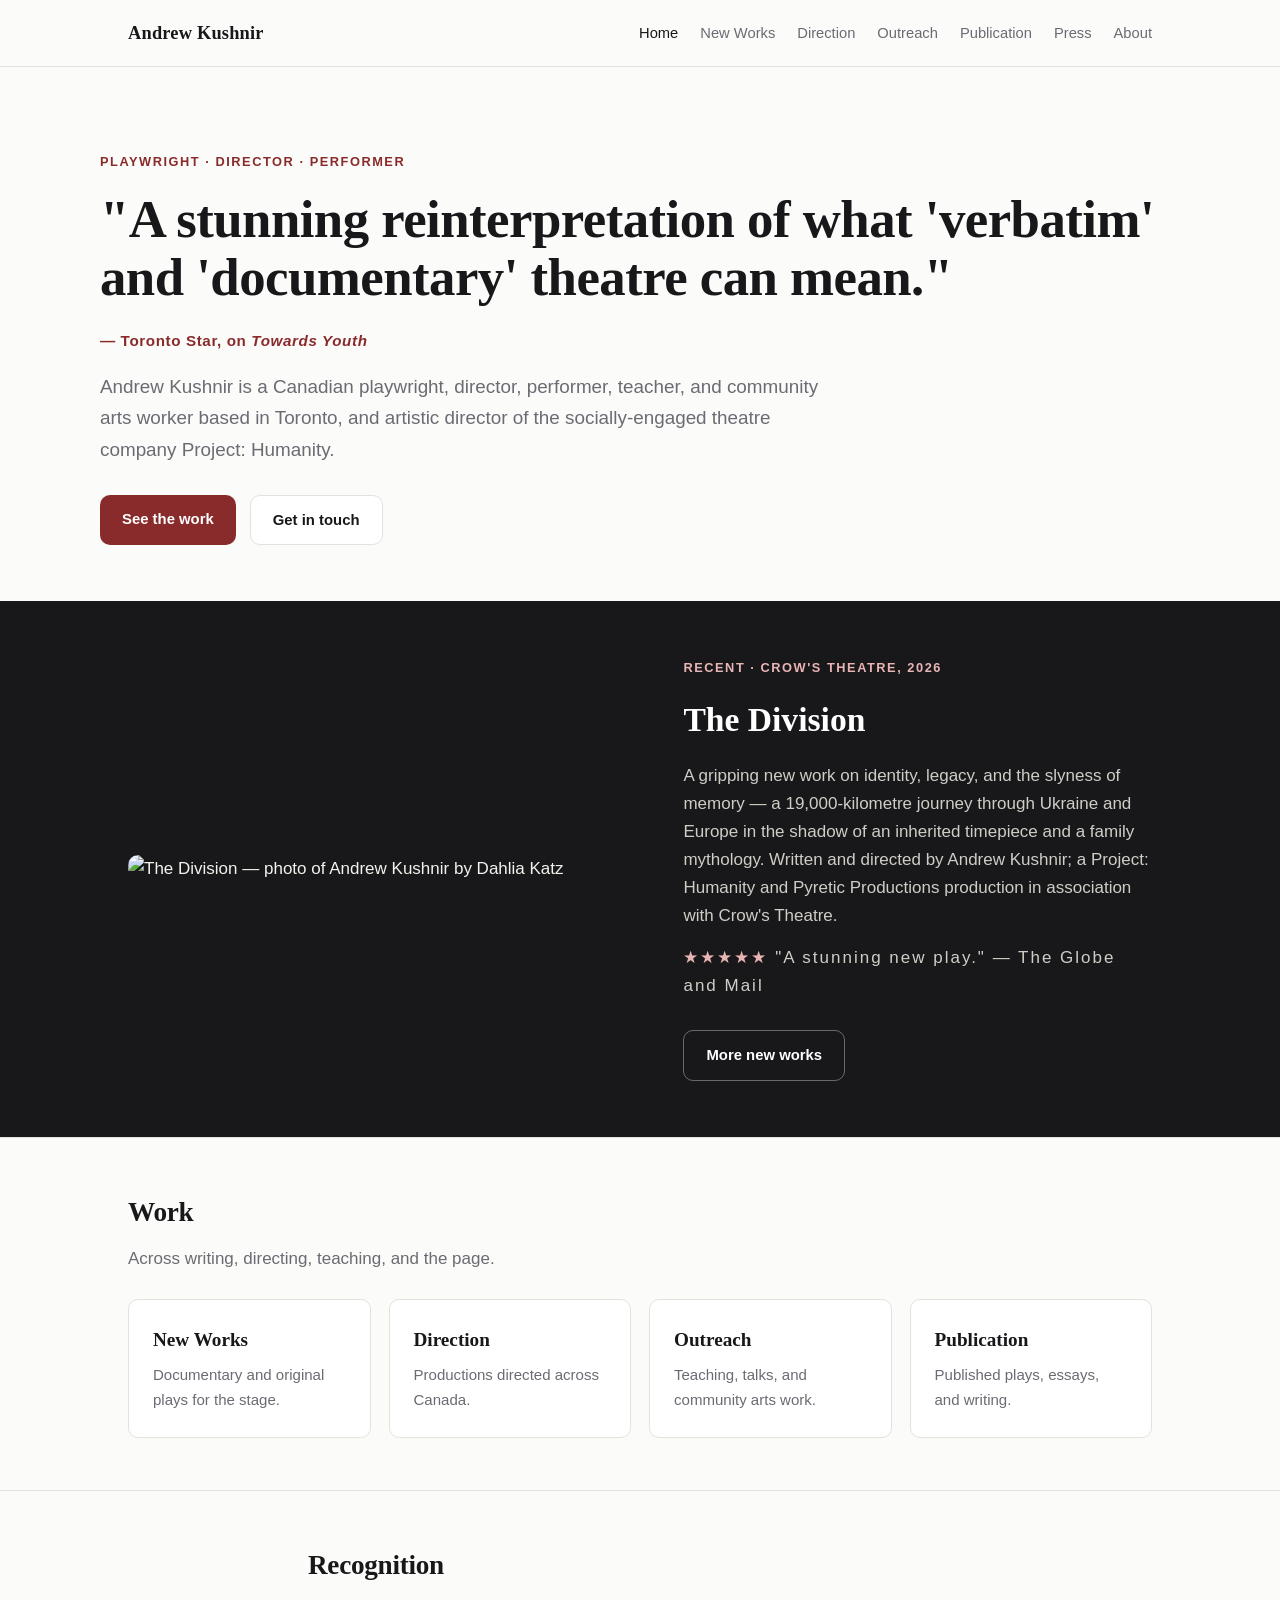
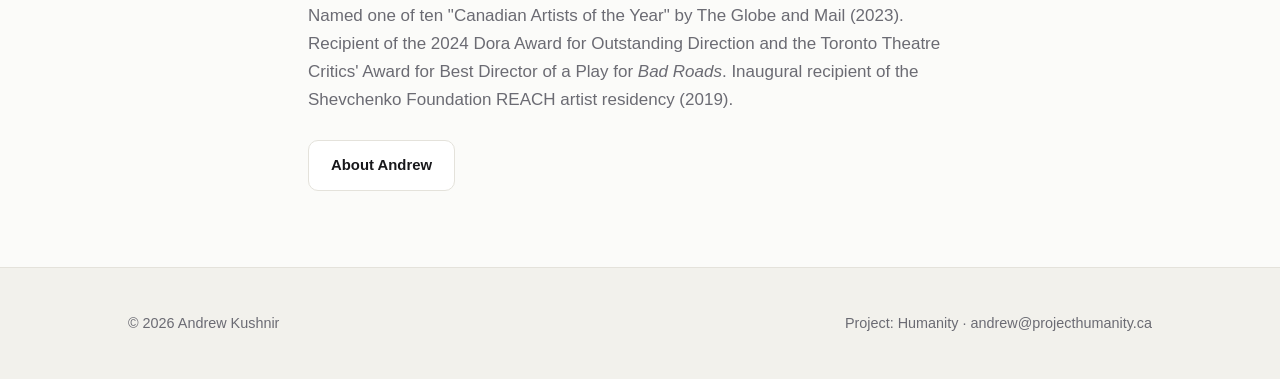
==== index.html @ 36fd4830 "Add files via upload" ====
<!DOCTYPE html>
<html lang="en">
<head>
  <meta charset="UTF-8" />
  <meta name="viewport" content="width=device-width, initial-scale=1.0" />
  <title>Andrew Kushnir — Playwright & Director</title>
  <meta name="description" content="Andrew Kushnir is a Canadian playwright, director, performer, teacher, and community arts worker based in Toronto, and artistic director of Project: Humanity." />
  <link rel="stylesheet" href="styles.css" />
</head>
<body>
  <header class="site-header">
    <nav class="wrap nav">
      <a href="index.html" class="brand">Andrew Kushnir</a>
      <div class="nav-links">
        <a href="index.html" class="active">Home</a>
        <a href="new-works.html">New Works</a>
        <a href="direction.html">Direction</a>
        <a href="outreach.html">Outreach</a>
        <a href="publication.html">Publication</a>
        <a href="press.html">Press</a>
        <a href="about.html">About</a>
      </div>
    </nav>
  </header>

  <main>
    <section class="wrap hero">
      <p class="eyebrow">Playwright · Director · Performer</p>
      <h1>"A stunning reinterpretation of what 'verbatim' and 'documentary' theatre can mean."</h1>
      <p class="lead" style="margin-bottom:18px;color:var(--accent);font-weight:600;font-size:0.95rem;letter-spacing:0.04em">— Toronto Star, on <em>Towards Youth</em></p>
      <p class="lead">
        Andrew Kushnir is a Canadian playwright, director, performer, teacher, and
        community arts worker based in Toronto, and artistic director of the
        socially-engaged theatre company Project: Humanity.
      </p>
      <div class="cta-row">
        <a href="new-works.html" class="btn btn-primary">See the work</a>
        <a href="mailto:andrew@projecthumanity.ca" class="btn btn-ghost">Get in touch</a>
      </div>
    </section>

    <!-- Featured / recent -->
    <section class="feature">
      <div class="wrap">
        <img src="https://www.crowstheatre.com/de/cache/apps/shows/1010/w2400_DIV_2400x1350_Centered.jpg" alt="The Division — photo of Andrew Kushnir by Dahlia Katz" />
        <div>
          <p class="eyebrow">Recent · Crow's Theatre, 2026</p>
          <h2>The Division</h2>
          <p>
            A gripping new work on identity, legacy, and the slyness of memory — a
            19,000-kilometre journey through Ukraine and Europe in the shadow of an
            inherited timepiece and a family mythology. Written and directed by Andrew
            Kushnir; a Project: Humanity and Pyretic Productions production in
            association with Crow's Theatre.
          </p>
          <p class="stars">★★★★★ <span style="color:#cfcdc6">"A stunning new play." — The Globe and Mail</span></p>
          <div class="cta-row">
            <a href="new-works.html" class="btn btn-ghost">More new works</a>
          </div>
        </div>
      </div>
    </section>

    <section class="block">
      <div class="wrap">
        <h2 class="section-title">Work</h2>
        <p class="section-sub">Across writing, directing, teaching, and the page.</p>
        <div class="cards">
          <a class="card" href="new-works.html">
            <h3>New Works</h3>
            <p>Documentary and original plays for the stage.</p>
          </a>
          <a class="card" href="direction.html">
            <h3>Direction</h3>
            <p>Productions directed across Canada.</p>
          </a>
          <a class="card" href="outreach.html">
            <h3>Outreach</h3>
            <p>Teaching, talks, and community arts work.</p>
          </a>
          <a class="card" href="publication.html">
            <h3>Publication</h3>
            <p>Published plays, essays, and writing.</p>
          </a>
        </div>
      </div>
    </section>

    <section class="block">
      <div class="wrap narrow">
        <h2 class="section-title">Recognition</h2>
        <p class="section-sub" style="margin-top:14px">
          Named one of ten "Canadian Artists of the Year" by The Globe and Mail (2023).
          Recipient of the 2024 Dora Award for Outstanding Direction and the Toronto
          Theatre Critics' Award for Best Director of a Play for <em>Bad Roads</em>.
          Inaugural recipient of the Shevchenko Foundation REACH artist residency (2019).
        </p>
        <a href="about.html" class="btn btn-ghost">About Andrew</a>
      </div>
    </section>
  </main>

  <footer class="site-footer">
    <div class="wrap footer-row">
      <span>© <span id="year"></span> Andrew Kushnir</span>
      <span>
        <a href="https://www.projecthumanity.ca">Project: Humanity</a> ·
        <a href="mailto:andrew@projecthumanity.ca">andrew@projecthumanity.ca</a>
      </span>
    </div>
  </footer>

  <script>document.getElementById('year').textContent = new Date().getFullYear();</script>
</body>
</html>
---- styles.css ----
:root {
  --bg: #fbfbf9;
  --surface: #ffffff;
  --surface-alt: #f2f1ec;
  --text: #18181b;
  --muted: #6b6b73;
  --accent: #8a2b2b;        /* theatrical deep red */
  --accent-dark: #6f2121;
  --line: #e4e2db;
  --max: 1080px;
  --measure: 720px;
  --radius: 10px;
  --serif: "Iowan Old Style", "Palatino Linotype", Palatino, Georgia, "Times New Roman", serif;
  --sans: -apple-system, BlinkMacSystemFont, "Segoe UI", Roboto, Helvetica, Arial, sans-serif;
}

* { box-sizing: border-box; margin: 0; padding: 0; }
html { scroll-behavior: smooth; }

body {
  font-family: var(--sans);
  color: var(--text);
  background: var(--bg);
  line-height: 1.65;
  font-size: 17px;
  -webkit-font-smoothing: antialiased;
}

img { max-width: 100%; display: block; }
a { color: var(--accent); }
a:hover { color: var(--accent-dark); }

.wrap { max-width: var(--max); margin: 0 auto; padding: 0 28px; }
.narrow { max-width: var(--measure); }

/* Header / nav */
.site-header {
  border-bottom: 1px solid var(--line);
  position: sticky; top: 0;
  background: rgba(251,251,249,0.9);
  backdrop-filter: saturate(180%) blur(10px);
  z-index: 20;
}
.nav { display: flex; align-items: center; justify-content: space-between; height: 66px; gap: 20px; }
.brand { font-family: var(--serif); font-weight: 600; font-size: 1.15rem; text-decoration: none; color: var(--text); letter-spacing: 0.01em; white-space: nowrap; }
.nav-links { display: flex; gap: 22px; flex-wrap: wrap; }
.nav-links a { text-decoration: none; color: var(--muted); font-weight: 500; font-size: 0.92rem; transition: color 0.15s; }
.nav-links a:hover, .nav-links a.active { color: var(--text); }

/* Page hero */
.hero { padding: 84px 0 56px; }
.page-hero { padding: 64px 0 36px; border-bottom: 1px solid var(--line); }
.eyebrow { color: var(--accent); font-weight: 600; font-size: 0.8rem; letter-spacing: 0.12em; text-transform: uppercase; margin-bottom: 18px; }
h1 { font-family: var(--serif); font-weight: 600; letter-spacing: -0.01em; }
.hero h1 { font-size: clamp(2.1rem, 5.5vw, 3.3rem); line-height: 1.1; margin-bottom: 22px; }
.page-hero h1 { font-size: clamp(1.9rem, 4.5vw, 2.7rem); line-height: 1.12; margin-bottom: 14px; }
.lead { font-size: 1.18rem; color: var(--muted); max-width: var(--measure); }
.intro { font-family: var(--serif); font-style: italic; font-size: 1.2rem; color: var(--text); max-width: var(--measure); }

.cta-row { display: flex; gap: 14px; margin-top: 30px; flex-wrap: wrap; }
.btn { display: inline-block; text-decoration: none; font-weight: 600; font-size: 0.93rem; padding: 12px 22px; border-radius: var(--radius); transition: all 0.15s; }
.btn-primary { background: var(--accent); color: #fff; }
.btn-primary:hover { background: var(--accent-dark); color: #fff; }
.btn-ghost { color: var(--text); border: 1px solid var(--line); background: var(--surface); }
.btn-ghost:hover { border-color: var(--muted); }

/* Generic section */
section.block { padding: 52px 0; border-top: 1px solid var(--line); }
section.block > .wrap > h2, .section-title { font-family: var(--serif); font-size: 1.7rem; letter-spacing: -0.01em; margin-bottom: 10px; }
.section-sub { color: var(--muted); margin-bottom: 26px; max-width: var(--measure); }

/* Featured banner (current show) */
.feature { background: var(--text); color: #f4f2ec; }
.feature .wrap { padding: 56px 28px; display: grid; grid-template-columns: 1.1fr 1fr; gap: 40px; align-items: center; }
.feature img { border-radius: var(--radius); }
.feature .eyebrow { color: #e8b4b4; }
.feature h2 { font-family: var(--serif); font-size: 2.1rem; margin-bottom: 14px; color: #fff; }
.feature p { color: #cfcdc6; margin-bottom: 14px; }
.feature .stars { color: #e8b4b4; letter-spacing: 2px; }
.feature a.btn-ghost { color: #fff; border-color: rgba(255,255,255,0.35); background: transparent; }
.feature a.btn-ghost:hover { border-color: #fff; }

/* Category cards */
.cards { display: grid; grid-template-columns: repeat(auto-fit, minmax(220px, 1fr)); gap: 18px; margin-top: 8px; }
.card { background: var(--surface); border: 1px solid var(--line); border-radius: var(--radius); padding: 24px; text-decoration: none; color: inherit; transition: border-color .15s, transform .15s; display: block; }
a.card:hover { border-color: var(--accent); transform: translateY(-2px); }
.card h3 { font-family: var(--serif); font-size: 1.2rem; margin-bottom: 8px; }
.card p { font-size: 0.94rem; color: var(--muted); margin: 0; }

/* Work items */
.work-item { display: grid; grid-template-columns: 300px 1fr; gap: 32px; padding: 40px 0; border-top: 1px solid var(--line); align-items: start; }
.work-item:first-of-type { border-top: none; }
.work-item .thumb { border-radius: var(--radius); overflow: hidden; background: var(--surface-alt); }
.work-item .thumb img { width: 100%; height: 100%; object-fit: cover; }
.work-item h3 { font-family: var(--serif); font-size: 1.5rem; margin-bottom: 6px; }
.work-item .year { color: var(--accent); font-weight: 600; font-size: 0.85rem; letter-spacing: 0.05em; }
.work-item .credits { color: var(--muted); font-size: 0.95rem; margin-top: 10px; }
.work-item .award { color: var(--text); font-weight: 600; font-size: 0.92rem; margin-top: 8px; }
.work-item .excerpt { font-family: var(--serif); font-style: italic; color: #3a3a3f; margin-top: 12px; border-left: 3px solid var(--line); padding-left: 16px; font-size: 1.02rem; }
blockquote.pull { font-family: var(--serif); font-style: italic; font-size: 1.05rem; color: #3a3a3f; border-left: 3px solid var(--accent); padding-left: 16px; margin: 12px 0; }
blockquote.pull cite { display: block; font-style: normal; font-size: 0.85rem; color: var(--muted); margin-top: 6px; letter-spacing: 0.04em; }

/* Lists (press, publications) */
.linklist { list-style: none; }
.linklist li { padding: 12px 0; border-top: 1px solid var(--line); }
.linklist li:first-child { border-top: none; }
.group-title { font-family: var(--serif); font-style: italic; font-size: 1.25rem; margin: 32px 0 6px; }
.prose p { margin-bottom: 18px; }
.prose p.muted { color: var(--muted); }
.tag { display: inline-block; font-size: 0.78rem; color: var(--muted); border: 1px solid var(--line); border-radius: 999px; padding: 3px 11px; margin: 4px 6px 0 0; }

/* Footer */
.site-footer { border-top: 1px solid var(--line); padding: 44px 0; margin-top: 24px; color: var(--muted); font-size: 0.9rem; background: var(--surface-alt); }
.site-footer a { color: var(--muted); text-decoration: none; }
.site-footer a:hover { color: var(--text); }
.footer-row { display: flex; justify-content: space-between; flex-wrap: wrap; gap: 14px; }

@media (max-width: 760px) {
  .feature .wrap { grid-template-columns: 1fr; }
  .work-item { grid-template-columns: 1fr; gap: 16px; }
  .work-item .thumb { max-height: 260px; }
  .hero { padding: 56px 0 40px; }
  .nav-links { gap: 14px; }
}
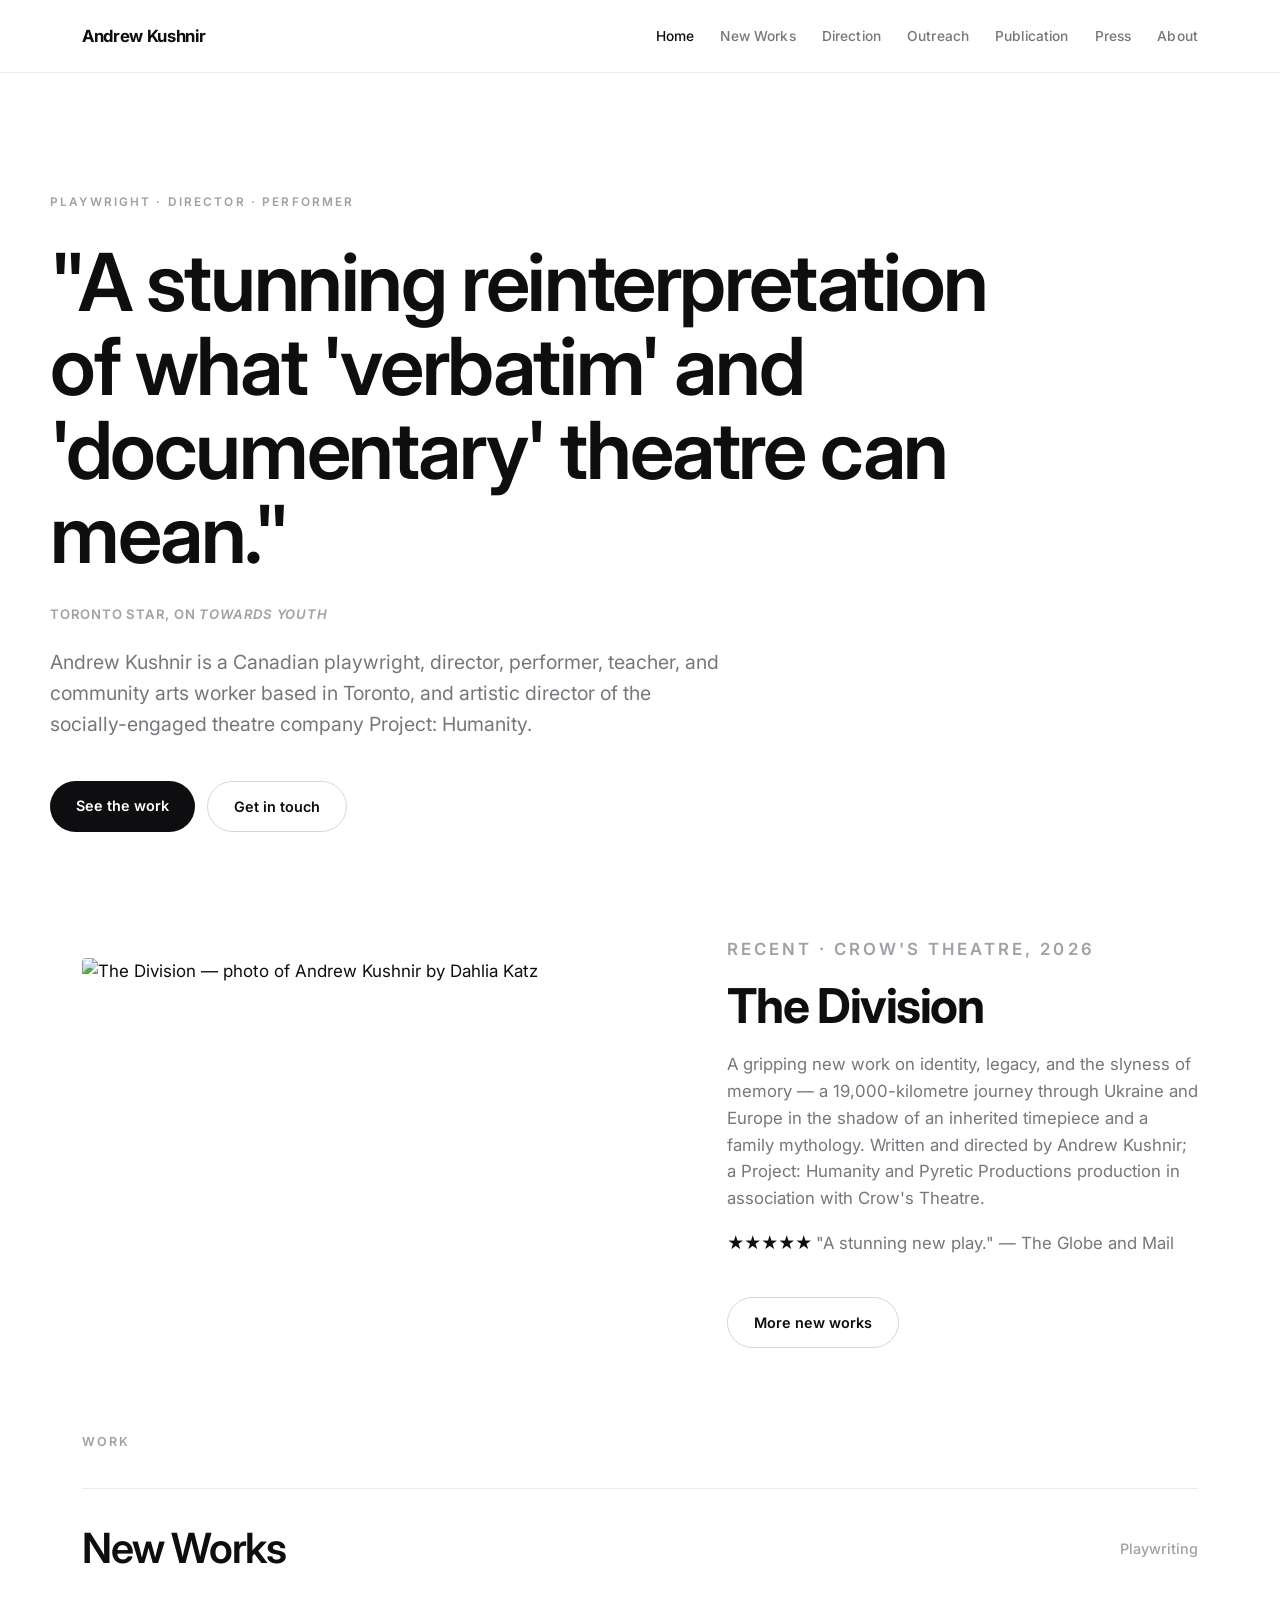
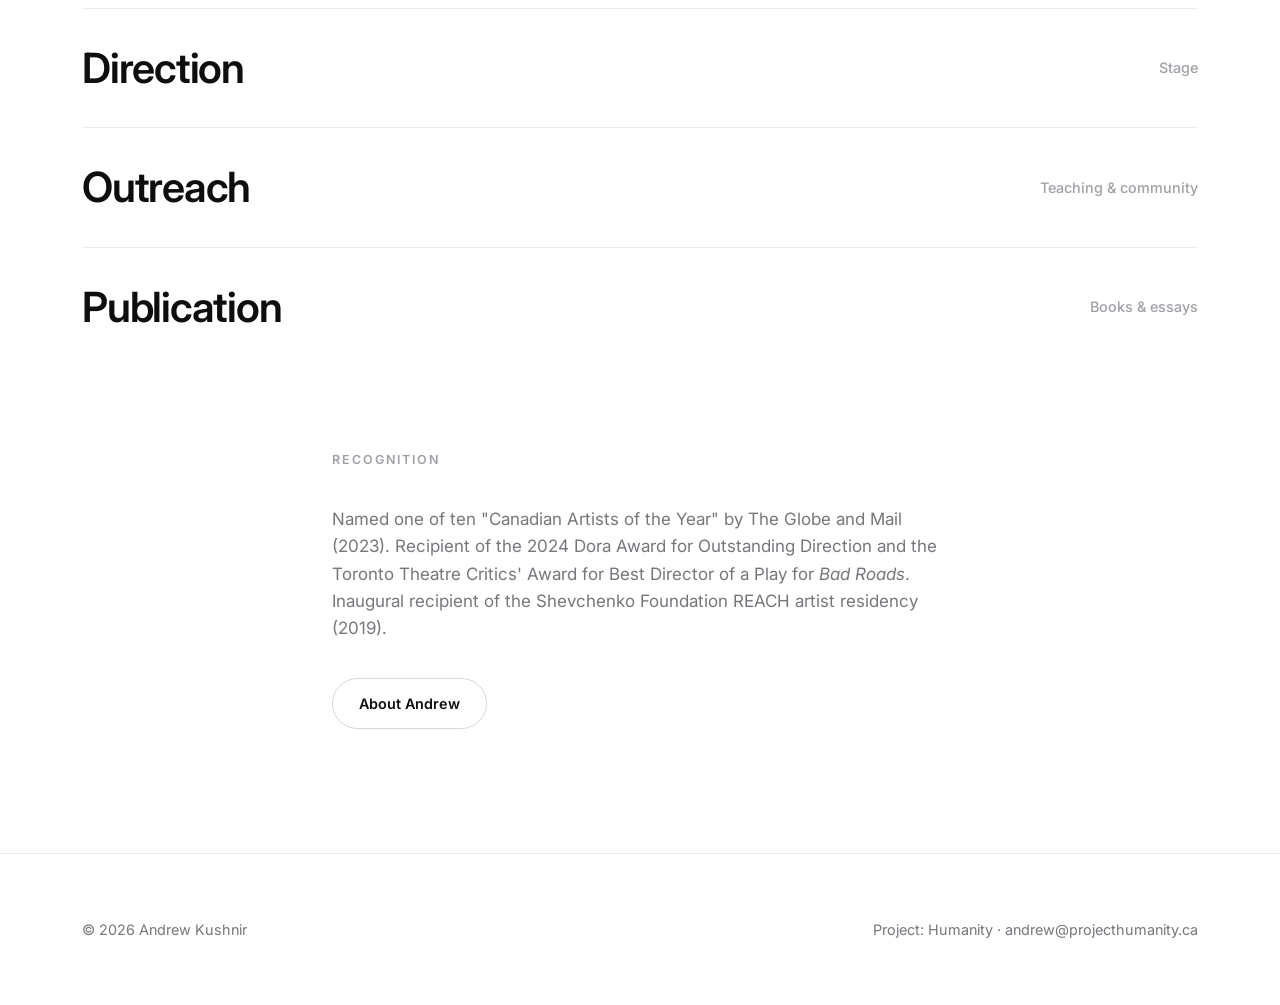
==== commit 853d5848: "Add files via upload" ====
--- a/index.html
+++ b/index.html
@@ -26,8 +26,8 @@
   <main>
     <section class="wrap hero">
       <p class="eyebrow">Playwright · Director · Performer</p>
-      <h1>"A stunning reinterpretation of what 'verbatim' and 'documentary' theatre can mean."</h1>
-      <p class="lead" style="margin-bottom:18px;color:var(--accent);font-weight:600;font-size:0.95rem;letter-spacing:0.04em">— Toronto Star, on <em>Towards Youth</em></p>
+      <h1 class="quote">"A stunning reinterpretation of what 'verbatim' and 'documentary' theatre can mean."</h1>
+      <p class="lead" style="margin-bottom:22px;color:var(--faint);font-weight:600;font-size:0.82rem;letter-spacing:0.06em;text-transform:uppercase">Toronto Star, on <em>Towards Youth</em></p>
       <p class="lead">
         Andrew Kushnir is a Canadian playwright, director, performer, teacher, and
         community arts worker based in Toronto, and artistic director of the
@@ -53,7 +53,7 @@
             Kushnir; a Project: Humanity and Pyretic Productions production in
             association with Crow's Theatre.
           </p>
-          <p class="stars">★★★★★ <span style="color:#cfcdc6">"A stunning new play." — The Globe and Mail</span></p>
+          <p class="stars">★★★★★ <span style="color:var(--muted);font-weight:400">"A stunning new play." — The Globe and Mail</span></p>
           <div class="cta-row">
             <a href="new-works.html" class="btn btn-ghost">More new works</a>
           </div>
@@ -64,25 +64,12 @@
     <section class="block">
       <div class="wrap">
         <h2 class="section-title">Work</h2>
-        <p class="section-sub">Across writing, directing, teaching, and the page.</p>
-        <div class="cards">
-          <a class="card" href="new-works.html">
-            <h3>New Works</h3>
-            <p>Documentary and original plays for the stage.</p>
-          </a>
-          <a class="card" href="direction.html">
-            <h3>Direction</h3>
-            <p>Productions directed across Canada.</p>
-          </a>
-          <a class="card" href="outreach.html">
-            <h3>Outreach</h3>
-            <p>Teaching, talks, and community arts work.</p>
-          </a>
-          <a class="card" href="publication.html">
-            <h3>Publication</h3>
-            <p>Published plays, essays, and writing.</p>
-          </a>
-        </div>
+        <ul class="index-list">
+          <li><a href="new-works.html">New Works <span class="meta">Playwriting</span></a></li>
+          <li><a href="direction.html">Direction <span class="meta">Stage</span></a></li>
+          <li><a href="outreach.html">Outreach <span class="meta">Teaching &amp; community</span></a></li>
+          <li><a href="publication.html">Publication <span class="meta">Books &amp; essays</span></a></li>
+        </ul>
       </div>
     </section>
 
--- a/styles.css
+++ b/styles.css
@@ -1,17 +1,15 @@
+@import url('https://fonts.googleapis.com/css2?family=Inter:wght@400;500;600;700;800&display=swap');
+
 :root {
-  --bg: #fbfbf9;
-  --surface: #ffffff;
-  --surface-alt: #f2f1ec;
-  --text: #18181b;
-  --muted: #6b6b73;
-  --accent: #8a2b2b;        /* theatrical deep red */
-  --accent-dark: #6f2121;
-  --line: #e4e2db;
-  --max: 1080px;
-  --measure: 720px;
-  --radius: 10px;
-  --serif: "Iowan Old Style", "Palatino Linotype", Palatino, Georgia, "Times New Roman", serif;
-  --sans: -apple-system, BlinkMacSystemFont, "Segoe UI", Roboto, Helvetica, Arial, sans-serif;
+  --bg: #ffffff;
+  --text: #0e0e10;
+  --muted: #76767c;
+  --faint: #a0a0a6;
+  --line: #ececec;
+  --accent: #0e0e10;        /* monochrome — links underline rather than color */
+  --max: 1180px;
+  --measure: 680px;
+  --sans: "Inter", -apple-system, BlinkMacSystemFont, "Segoe UI", Roboto, Helvetica, Arial, sans-serif;
 }
 
 * { box-sizing: border-box; margin: 0; padding: 0; }
@@ -21,104 +19,124 @@
   font-family: var(--sans);
   color: var(--text);
   background: var(--bg);
-  line-height: 1.65;
+  line-height: 1.6;
   font-size: 17px;
   -webkit-font-smoothing: antialiased;
+  text-rendering: optimizeLegibility;
 }
 
 img { max-width: 100%; display: block; }
-a { color: var(--accent); }
-a:hover { color: var(--accent-dark); }
 
-.wrap { max-width: var(--max); margin: 0 auto; padding: 0 28px; }
+a { color: var(--text); text-decoration: none; }
+a:hover { text-decoration: underline; text-underline-offset: 3px; }
+
+.wrap { max-width: var(--max); margin: 0 auto; padding: 0 32px; }
 .narrow { max-width: var(--measure); }
 
 /* Header / nav */
-.site-header {
-  border-bottom: 1px solid var(--line);
-  position: sticky; top: 0;
-  background: rgba(251,251,249,0.9);
-  backdrop-filter: saturate(180%) blur(10px);
-  z-index: 20;
-}
-.nav { display: flex; align-items: center; justify-content: space-between; height: 66px; gap: 20px; }
-.brand { font-family: var(--serif); font-weight: 600; font-size: 1.15rem; text-decoration: none; color: var(--text); letter-spacing: 0.01em; white-space: nowrap; }
-.nav-links { display: flex; gap: 22px; flex-wrap: wrap; }
-.nav-links a { text-decoration: none; color: var(--muted); font-weight: 500; font-size: 0.92rem; transition: color 0.15s; }
-.nav-links a:hover, .nav-links a.active { color: var(--text); }
+.site-header { position: sticky; top: 0; background: rgba(255,255,255,0.88); backdrop-filter: saturate(180%) blur(12px); z-index: 30; border-bottom: 1px solid var(--line); }
+.nav { display: flex; align-items: center; justify-content: space-between; height: 72px; gap: 24px; }
+.brand { font-weight: 700; font-size: 1.05rem; letter-spacing: -0.02em; white-space: nowrap; }
+.brand:hover { text-decoration: none; }
+.nav-links { display: flex; gap: 26px; flex-wrap: wrap; }
+.nav-links a { color: var(--muted); font-weight: 500; font-size: 0.86rem; letter-spacing: 0.01em; transition: color 0.15s; }
+.nav-links a:hover { color: var(--text); text-decoration: none; }
+.nav-links a.active { color: var(--text); }
 
-/* Page hero */
-.hero { padding: 84px 0 56px; }
-.page-hero { padding: 64px 0 36px; border-bottom: 1px solid var(--line); }
-.eyebrow { color: var(--accent); font-weight: 600; font-size: 0.8rem; letter-spacing: 0.12em; text-transform: uppercase; margin-bottom: 18px; }
-h1 { font-family: var(--serif); font-weight: 600; letter-spacing: -0.01em; }
-.hero h1 { font-size: clamp(2.1rem, 5.5vw, 3.3rem); line-height: 1.1; margin-bottom: 22px; }
-.page-hero h1 { font-size: clamp(1.9rem, 4.5vw, 2.7rem); line-height: 1.12; margin-bottom: 14px; }
-.lead { font-size: 1.18rem; color: var(--muted); max-width: var(--measure); }
-.intro { font-family: var(--serif); font-style: italic; font-size: 1.2rem; color: var(--text); max-width: var(--measure); }
+/* Hero */
+.hero { padding: 120px 0 96px; }
+.eyebrow { color: var(--faint); font-weight: 600; font-size: 0.74rem; letter-spacing: 0.18em; text-transform: uppercase; margin-bottom: 28px; }
+h1 { font-weight: 700; letter-spacing: -0.035em; line-height: 1.02; }
+.hero h1 { font-size: clamp(2.6rem, 7vw, 5rem); margin-bottom: 28px; max-width: 16ch; }
+.hero h1.quote { font-weight: 600; letter-spacing: -0.03em; line-height: 1.05; max-width: 20ch; }
+.page-hero { padding: 110px 0 56px; }
+.page-hero h1 { font-size: clamp(2.2rem, 5.5vw, 3.6rem); margin-bottom: 20px; }
+.lead { font-size: 1.22rem; color: var(--muted); max-width: var(--measure); font-weight: 400; }
+.intro { font-size: 1.35rem; color: var(--text); max-width: var(--measure); font-weight: 500; letter-spacing: -0.01em; line-height: 1.28; }
 
-.cta-row { display: flex; gap: 14px; margin-top: 30px; flex-wrap: wrap; }
-.btn { display: inline-block; text-decoration: none; font-weight: 600; font-size: 0.93rem; padding: 12px 22px; border-radius: var(--radius); transition: all 0.15s; }
-.btn-primary { background: var(--accent); color: #fff; }
-.btn-primary:hover { background: var(--accent-dark); color: #fff; }
-.btn-ghost { color: var(--text); border: 1px solid var(--line); background: var(--surface); }
-.btn-ghost:hover { border-color: var(--muted); }
+.cta-row { display: flex; gap: 12px; margin-top: 40px; flex-wrap: wrap; }
+.btn { display: inline-block; font-weight: 600; font-size: 0.9rem; padding: 13px 26px; border-radius: 999px; transition: all 0.18s; }
+.btn:hover { text-decoration: none; }
+.btn-primary { background: var(--text); color: #fff; }
+.btn-primary:hover { opacity: 0.82; }
+.btn-ghost { color: var(--text); border: 1px solid #d6d6d6; background: transparent; }
+.btn-ghost:hover { border-color: var(--text); }
 
-/* Generic section */
-section.block { padding: 52px 0; border-top: 1px solid var(--line); }
-section.block > .wrap > h2, .section-title { font-family: var(--serif); font-size: 1.7rem; letter-spacing: -0.01em; margin-bottom: 10px; }
-.section-sub { color: var(--muted); margin-bottom: 26px; max-width: var(--measure); }
+/* Sections */
+section.block { padding: 84px 0; }
+section.block + section.block { padding-top: 0; }
+.section-title { font-size: 0.78rem; font-weight: 600; letter-spacing: 0.16em; text-transform: uppercase; color: var(--faint); margin-bottom: 36px; }
+.section-sub { color: var(--muted); margin: -22px 0 36px; max-width: var(--measure); }
 
-/* Featured banner (current show) */
-.feature { background: var(--text); color: #f4f2ec; }
-.feature .wrap { padding: 56px 28px; display: grid; grid-template-columns: 1.1fr 1fr; gap: 40px; align-items: center; }
-.feature img { border-radius: var(--radius); }
-.feature .eyebrow { color: #e8b4b4; }
-.feature h2 { font-family: var(--serif); font-size: 2.1rem; margin-bottom: 14px; color: #fff; }
-.feature p { color: #cfcdc6; margin-bottom: 14px; }
-.feature .stars { color: #e8b4b4; letter-spacing: 2px; }
-.feature a.btn-ghost { color: #fff; border-color: rgba(255,255,255,0.35); background: transparent; }
-.feature a.btn-ghost:hover { border-color: #fff; }
+/* Featured (current show) — large, full-bleed, light */
+.feature { padding: 8px 0 0; }
+.feature .wrap { padding: 0 32px; display: grid; grid-template-columns: 1.25fr 1fr; gap: 56px; align-items: center; }
+.feature img { width: 100%; aspect-ratio: 16/10; object-fit: cover; border-radius: 4px; }
+.feature .eyebrow { color: var(--faint); }
+.feature h2 { font-size: clamp(2rem, 4vw, 3rem); font-weight: 700; letter-spacing: -0.03em; line-height: 1.05; margin-bottom: 20px; }
+.feature p { color: var(--muted); margin-bottom: 18px; font-size: 1.05rem; }
+.feature .stars { color: var(--text); font-weight: 600; }
 
-/* Category cards */
-.cards { display: grid; grid-template-columns: repeat(auto-fit, minmax(220px, 1fr)); gap: 18px; margin-top: 8px; }
-.card { background: var(--surface); border: 1px solid var(--line); border-radius: var(--radius); padding: 24px; text-decoration: none; color: inherit; transition: border-color .15s, transform .15s; display: block; }
-a.card:hover { border-color: var(--accent); transform: translateY(-2px); }
-.card h3 { font-family: var(--serif); font-size: 1.2rem; margin-bottom: 8px; }
-.card p { font-size: 0.94rem; color: var(--muted); margin: 0; }
+/* Work index links (Tannahill-style category list) */
+.index-list { list-style: none; }
+.index-list li { border-top: 1px solid var(--line); }
+.index-list a { display: flex; justify-content: space-between; align-items: baseline; gap: 24px; padding: 26px 0; font-size: clamp(1.6rem, 4vw, 2.6rem); font-weight: 600; letter-spacing: -0.03em; color: var(--text); transition: padding-left 0.2s ease, color 0.2s; }
+.index-list a:hover { text-decoration: none; padding-left: 14px; }
+.index-list .meta { font-size: 0.9rem; font-weight: 500; color: var(--faint); letter-spacing: 0; align-self: center; white-space: nowrap; }
 
-/* Work items */
-.work-item { display: grid; grid-template-columns: 300px 1fr; gap: 32px; padding: 40px 0; border-top: 1px solid var(--line); align-items: start; }
-.work-item:first-of-type { border-top: none; }
-.work-item .thumb { border-radius: var(--radius); overflow: hidden; background: var(--surface-alt); }
-.work-item .thumb img { width: 100%; height: 100%; object-fit: cover; }
-.work-item h3 { font-family: var(--serif); font-size: 1.5rem; margin-bottom: 6px; }
-.work-item .year { color: var(--accent); font-weight: 600; font-size: 0.85rem; letter-spacing: 0.05em; }
-.work-item .credits { color: var(--muted); font-size: 0.95rem; margin-top: 10px; }
-.work-item .award { color: var(--text); font-weight: 600; font-size: 0.92rem; margin-top: 8px; }
-.work-item .excerpt { font-family: var(--serif); font-style: italic; color: #3a3a3f; margin-top: 12px; border-left: 3px solid var(--line); padding-left: 16px; font-size: 1.02rem; }
-blockquote.pull { font-family: var(--serif); font-style: italic; font-size: 1.05rem; color: #3a3a3f; border-left: 3px solid var(--accent); padding-left: 16px; margin: 12px 0; }
-blockquote.pull cite { display: block; font-style: normal; font-size: 0.85rem; color: var(--muted); margin-top: 6px; letter-spacing: 0.04em; }
+/* Work items — borderless, airy, large imagery */
+.work-item { display: grid; grid-template-columns: 1fr 1fr; gap: 48px; padding: 72px 0; border-top: 1px solid var(--line); align-items: center; }
+.work-item:first-of-type { border-top: none; padding-top: 16px; }
+.work-item .thumb { overflow: hidden; border-radius: 4px; background: #f3f3f3; }
+.work-item .thumb img { width: 100%; aspect-ratio: 4/3; object-fit: cover; transition: transform 0.5s ease; }
+.work-item:hover .thumb img { transform: scale(1.03); }
+.work-item h3 { font-size: clamp(1.7rem, 3.5vw, 2.4rem); font-weight: 700; letter-spacing: -0.03em; line-height: 1.05; margin-bottom: 10px; }
+.work-item .year { color: var(--faint); font-weight: 600; font-size: 0.78rem; letter-spacing: 0.14em; text-transform: uppercase; display: block; margin-bottom: 14px; }
+.work-item .credits { color: var(--muted); font-size: 1rem; margin-top: 8px; }
+.work-item .award { color: var(--text); font-weight: 600; font-size: 0.95rem; margin-top: 12px; }
+.work-item .excerpt { color: var(--muted); margin-top: 16px; font-size: 1.05rem; }
+.work-item:nth-child(even) .thumb { order: 2; }
 
-/* Lists (press, publications) */
+blockquote.pull { font-size: 1.35rem; font-weight: 500; letter-spacing: -0.015em; line-height: 1.3; color: var(--text); margin: 18px 0 0; }
+blockquote.pull cite { display: block; font-style: normal; font-size: 0.82rem; font-weight: 600; color: var(--faint); margin-top: 12px; letter-spacing: 0.06em; text-transform: uppercase; }
+
+/* Plain link lists (press, publications, outreach) */
 .linklist { list-style: none; }
-.linklist li { padding: 12px 0; border-top: 1px solid var(--line); }
+.linklist li { padding: 20px 0; border-top: 1px solid var(--line); font-size: 1.05rem; }
 .linklist li:first-child { border-top: none; }
-.group-title { font-family: var(--serif); font-style: italic; font-size: 1.25rem; margin: 32px 0 6px; }
-.prose p { margin-bottom: 18px; }
+.group-title { font-size: 0.78rem; font-weight: 600; letter-spacing: 0.16em; text-transform: uppercase; color: var(--faint); margin: 52px 0 4px; }
+
+.prose p { margin-bottom: 20px; font-size: 1.08rem; }
 .prose p.muted { color: var(--muted); }
-.tag { display: inline-block; font-size: 0.78rem; color: var(--muted); border: 1px solid var(--line); border-radius: 999px; padding: 3px 11px; margin: 4px 6px 0 0; }
+
+/* Cards fallback (still used in About affiliations) — now borderless */
+.cards { display: grid; grid-template-columns: repeat(auto-fit, minmax(220px, 1fr)); gap: 2px; margin-top: 8px; }
+.card { padding: 22px 0; border-top: 1px solid var(--line); color: inherit; display: block; }
+.card:hover { text-decoration: none; }
+a.card:hover h3 { text-decoration: underline; text-underline-offset: 3px; }
+.card h3 { font-size: 1.15rem; font-weight: 600; letter-spacing: -0.01em; margin-bottom: 4px; }
+.card p { font-size: 0.95rem; color: var(--muted); margin: 0; }
 
 /* Footer */
-.site-footer { border-top: 1px solid var(--line); padding: 44px 0; margin-top: 24px; color: var(--muted); font-size: 0.9rem; background: var(--surface-alt); }
-.site-footer a { color: var(--muted); text-decoration: none; }
+.site-footer { border-top: 1px solid var(--line); padding: 64px 0; margin-top: 40px; color: var(--muted); font-size: 0.9rem; }
+.site-footer a { color: var(--muted); }
 .site-footer a:hover { color: var(--text); }
 .footer-row { display: flex; justify-content: space-between; flex-wrap: wrap; gap: 14px; }
 
+/* Subtle reveal on load */
+@media (prefers-reduced-motion: no-preference) {
+  .work-item, .feature .wrap, .hero > * { animation: rise 0.7s cubic-bezier(.2,.7,.2,1) both; }
+  @keyframes rise { from { opacity: 0; transform: translateY(14px); } to { opacity: 1; transform: none; } }
+}
+
 @media (max-width: 760px) {
-  .feature .wrap { grid-template-columns: 1fr; }
-  .work-item { grid-template-columns: 1fr; gap: 16px; }
-  .work-item .thumb { max-height: 260px; }
-  .hero { padding: 56px 0 40px; }
-  .nav-links { gap: 14px; }
+  .wrap { padding: 0 22px; }
+  .hero { padding: 72px 0 56px; }
+  .page-hero { padding: 72px 0 36px; }
+  .feature .wrap { grid-template-columns: 1fr; gap: 28px; }
+  .work-item { grid-template-columns: 1fr; gap: 22px; padding: 48px 0; }
+  .work-item:nth-child(even) .thumb { order: 0; }
+  .work-item .thumb img { aspect-ratio: 16/10; }
+  .index-list a { font-size: 1.5rem; }
+  .nav-links { gap: 16px; }
 }
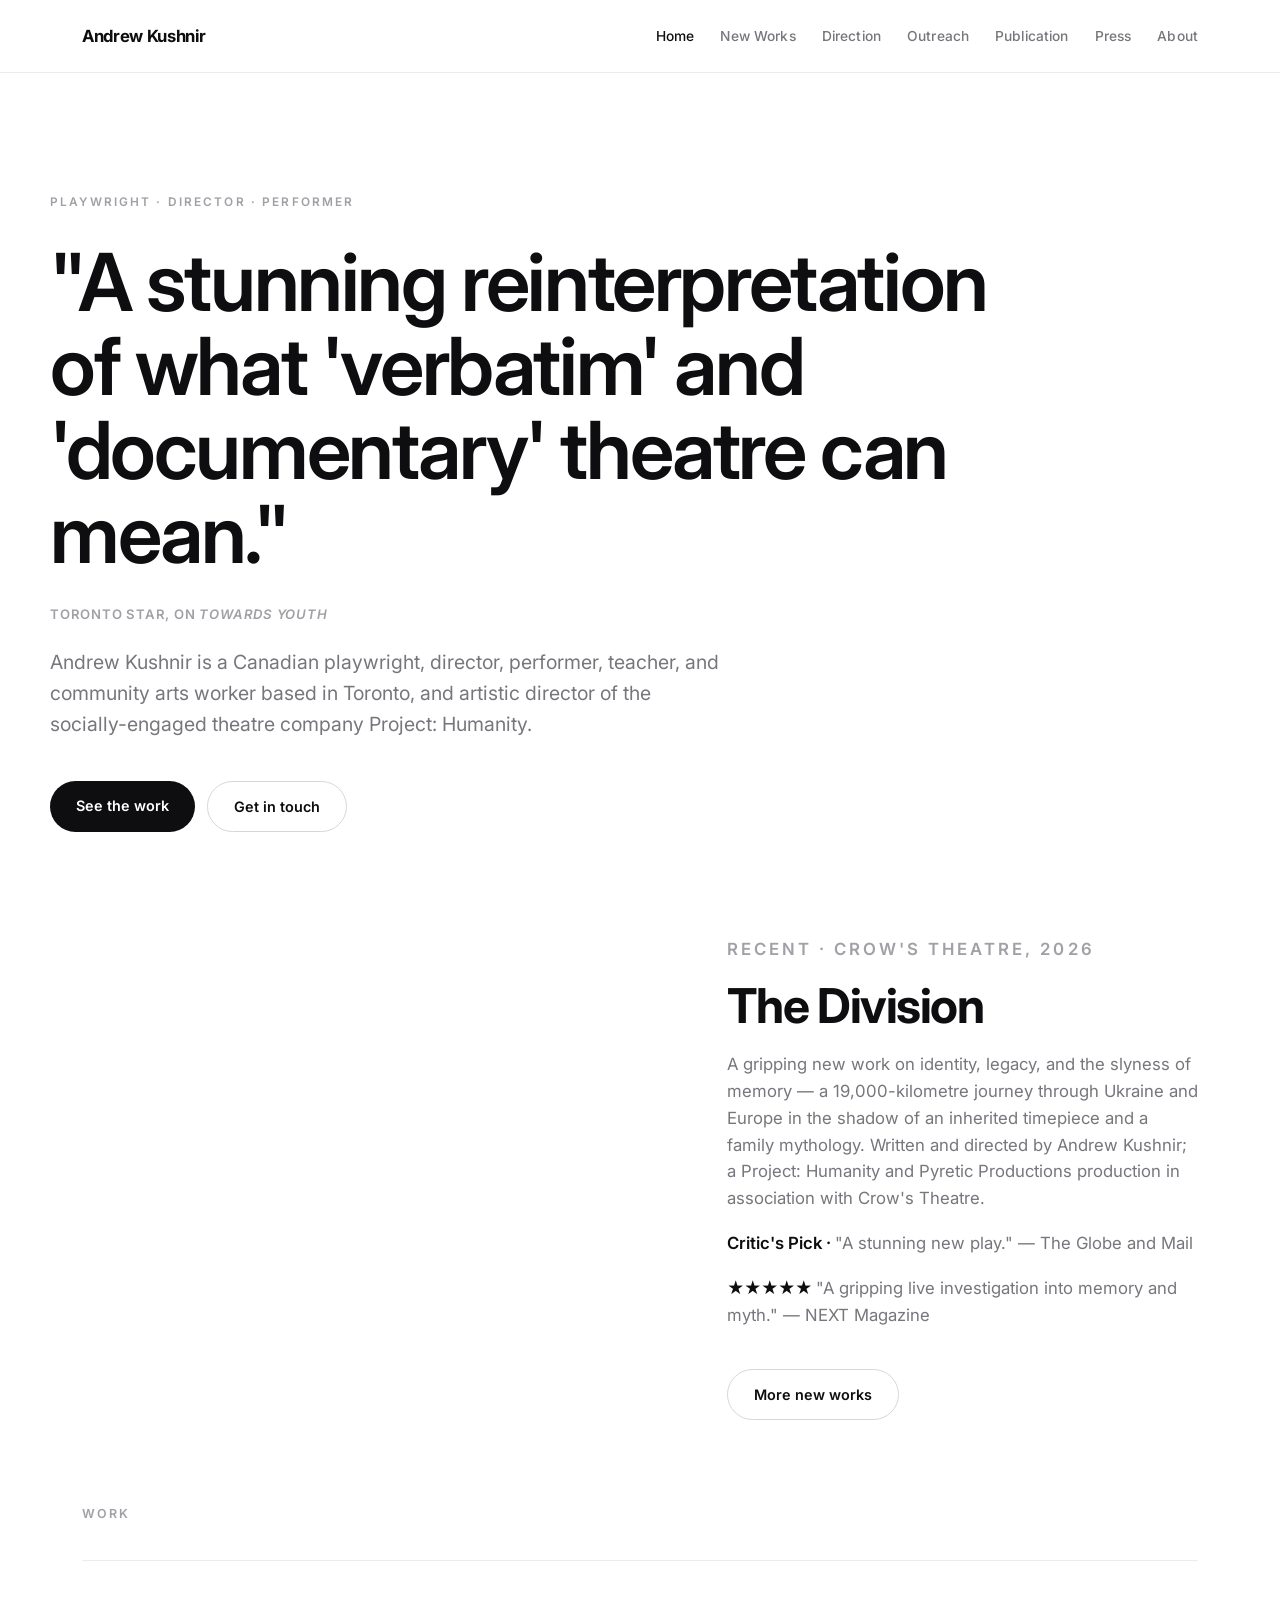
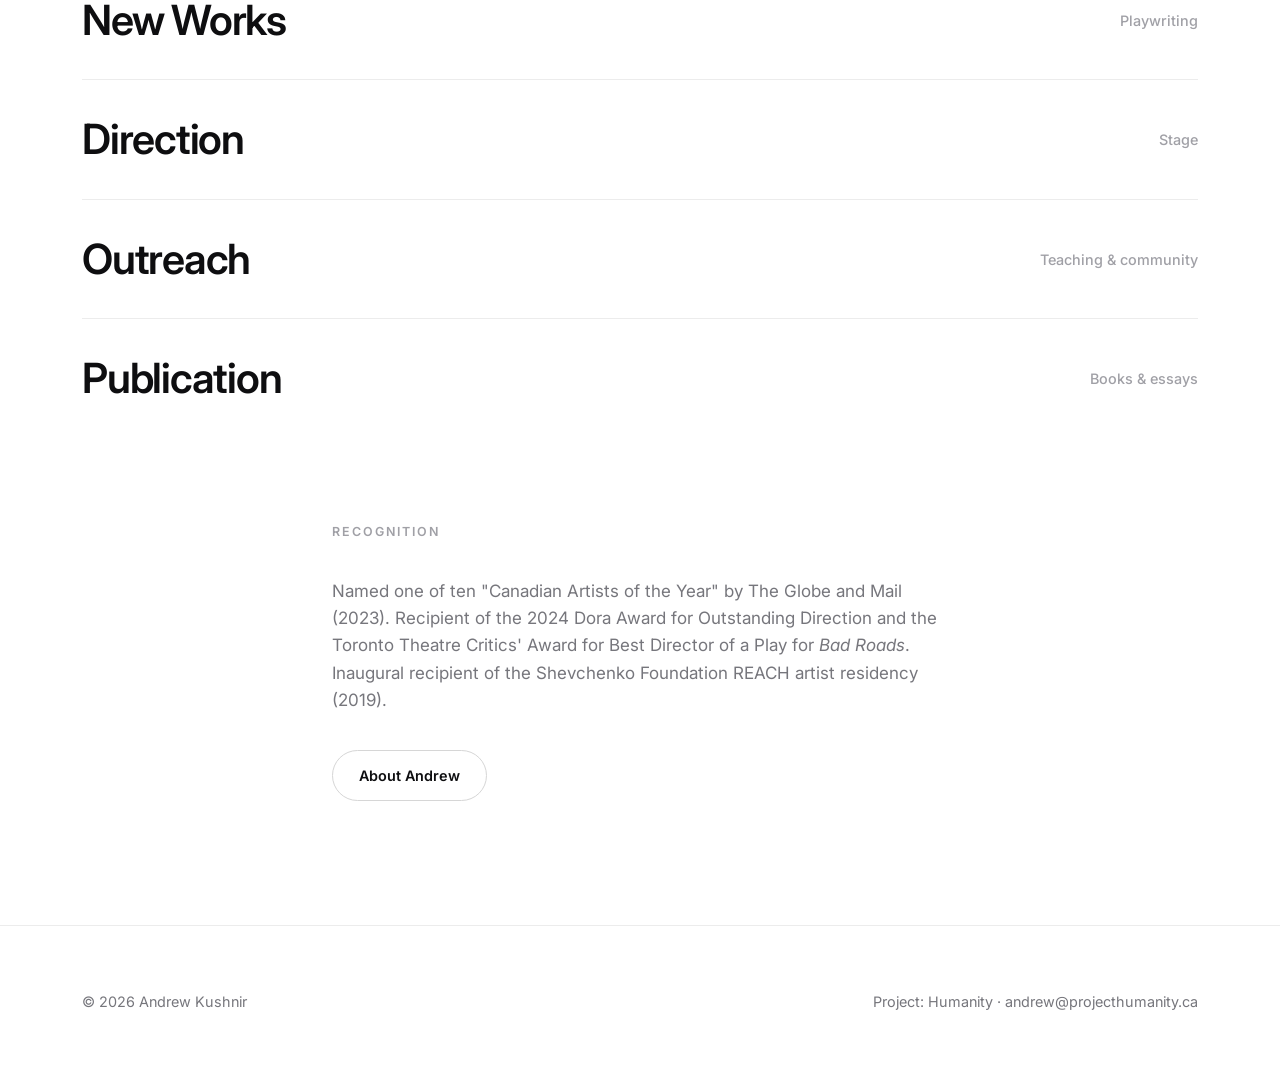
==== commit 2d922ccb: "Add files via upload" ====
--- a/index.html
+++ b/index.html
@@ -42,7 +42,7 @@
     <!-- Featured / recent -->
     <section class="feature">
       <div class="wrap">
-        <img src="https://www.crowstheatre.com/de/cache/apps/shows/1010/w2400_DIV_2400x1350_Centered.jpg" alt="The Division — photo of Andrew Kushnir by Dahlia Katz" />
+        <iframe src="https://www.youtube.com/embed/uSmJHdc4RK8" title="The Division — trailer" style="width:100%;aspect-ratio:16/9;border:0;border-radius:4px;display:block" allow="accelerometer; autoplay; clipboard-write; encrypted-media; gyroscope; picture-in-picture; web-share" allowfullscreen></iframe>
         <div>
           <p class="eyebrow">Recent · Crow's Theatre, 2026</p>
           <h2>The Division</h2>
@@ -53,7 +53,8 @@
             Kushnir; a Project: Humanity and Pyretic Productions production in
             association with Crow's Theatre.
           </p>
-          <p class="stars">★★★★★ <span style="color:var(--muted);font-weight:400">"A stunning new play." — The Globe and Mail</span></p>
+          <p class="stars">Critic's Pick · <span style="color:var(--muted);font-weight:400">"A stunning new play." — The Globe and Mail</span></p>
+          <p class="stars">★★★★★ <span style="color:var(--muted);font-weight:400">"A gripping live investigation into memory and myth." — NEXT Magazine</span></p>
           <div class="cta-row">
             <a href="new-works.html" class="btn btn-ghost">More new works</a>
           </div>
--- a/styles.css
+++ b/styles.css
@@ -68,7 +68,7 @@
 .section-title { font-size: 0.78rem; font-weight: 600; letter-spacing: 0.16em; text-transform: uppercase; color: var(--faint); margin-bottom: 36px; }
 .section-sub { color: var(--muted); margin: -22px 0 36px; max-width: var(--measure); }
 
-/* Featured (current show) — large, full-bleed, light */
+/* Featured (current show) */
 .feature { padding: 8px 0 0; }
 .feature .wrap { padding: 0 32px; display: grid; grid-template-columns: 1.25fr 1fr; gap: 56px; align-items: center; }
 .feature img { width: 100%; aspect-ratio: 16/10; object-fit: cover; border-radius: 4px; }
@@ -77,14 +77,14 @@
 .feature p { color: var(--muted); margin-bottom: 18px; font-size: 1.05rem; }
 .feature .stars { color: var(--text); font-weight: 600; }
 
-/* Work index links (Tannahill-style category list) */
+/* Work index links */
 .index-list { list-style: none; }
 .index-list li { border-top: 1px solid var(--line); }
 .index-list a { display: flex; justify-content: space-between; align-items: baseline; gap: 24px; padding: 26px 0; font-size: clamp(1.6rem, 4vw, 2.6rem); font-weight: 600; letter-spacing: -0.03em; color: var(--text); transition: padding-left 0.2s ease, color 0.2s; }
 .index-list a:hover { text-decoration: none; padding-left: 14px; }
 .index-list .meta { font-size: 0.9rem; font-weight: 500; color: var(--faint); letter-spacing: 0; align-self: center; white-space: nowrap; }
 
-/* Work items — borderless, airy, large imagery */
+/* Work items */
 .work-item { display: grid; grid-template-columns: 1fr 1fr; gap: 48px; padding: 72px 0; border-top: 1px solid var(--line); align-items: center; }
 .work-item:first-of-type { border-top: none; padding-top: 16px; }
 .work-item .thumb { overflow: hidden; border-radius: 4px; background: #f3f3f3; }
@@ -95,12 +95,33 @@
 .work-item .credits { color: var(--muted); font-size: 1rem; margin-top: 8px; }
 .work-item .award { color: var(--text); font-weight: 600; font-size: 0.95rem; margin-top: 12px; }
 .work-item .excerpt { color: var(--muted); margin-top: 16px; font-size: 1.05rem; }
-.work-item:nth-child(even) .thumb { order: 2; }
+.work-item:nth-child(even) .thumb,
+.work-item:nth-child(even) .gallery { order: 2; }
 
 blockquote.pull { font-size: 1.35rem; font-weight: 500; letter-spacing: -0.015em; line-height: 1.3; color: var(--text); margin: 18px 0 0; }
 blockquote.pull cite { display: block; font-style: normal; font-size: 0.82rem; font-weight: 600; color: var(--faint); margin-top: 12px; letter-spacing: 0.06em; text-transform: uppercase; }
 
-/* Plain link lists (press, publications, outreach) */
+/* Photo foursome gallery */
+.gallery { display: grid; grid-template-columns: 1fr 1fr; gap: 8px; }
+.gallery.duo { grid-template-columns: 1fr 1fr; }
+.gthumb { padding: 0; border: 0; margin: 0; background: #f3f3f3; cursor: zoom-in; overflow: hidden; border-radius: 3px; position: relative; display: block; }
+.gthumb img { width: 100%; aspect-ratio: 3/2; object-fit: cover; transition: transform 0.45s ease, opacity 0.2s; display: block; }
+.gthumb:hover img { transform: scale(1.06); }
+.gthumb::after { content: "⤢"; position: absolute; top: 8px; right: 8px; width: 26px; height: 26px; display: grid; place-items: center; font-size: 13px; color: #fff; background: rgba(0,0,0,0.45); border-radius: 50%; opacity: 0; transition: opacity 0.2s; }
+.gthumb:hover::after { opacity: 1; }
+
+/* Lightbox */
+.lightbox { position: fixed; inset: 0; background: rgba(12,12,14,0.94); display: none; z-index: 100; align-items: center; justify-content: center; }
+.lightbox.open { display: flex; }
+.lightbox img { max-width: 90vw; max-height: 84vh; object-fit: contain; border-radius: 4px; box-shadow: 0 10px 60px rgba(0,0,0,0.5); }
+.lb-caption { position: absolute; bottom: 22px; left: 0; right: 0; text-align: center; color: #d7d7da; font-size: 0.85rem; letter-spacing: 0.02em; padding: 0 20px; }
+.lb-btn { position: absolute; background: rgba(255,255,255,0.10); border: 0; color: #fff; width: 50px; height: 50px; border-radius: 50%; font-size: 22px; cursor: pointer; display: grid; place-items: center; transition: background 0.2s; }
+.lb-btn:hover { background: rgba(255,255,255,0.22); }
+.lb-prev { left: 20px; top: 50%; transform: translateY(-50%); }
+.lb-next { right: 20px; top: 50%; transform: translateY(-50%); }
+.lb-close { top: 20px; right: 20px; width: 44px; height: 44px; font-size: 20px; }
+
+/* Plain link lists */
 .linklist { list-style: none; }
 .linklist li { padding: 20px 0; border-top: 1px solid var(--line); font-size: 1.05rem; }
 .linklist li:first-child { border-top: none; }
@@ -109,7 +130,7 @@
 .prose p { margin-bottom: 20px; font-size: 1.08rem; }
 .prose p.muted { color: var(--muted); }
 
-/* Cards fallback (still used in About affiliations) — now borderless */
+/* Cards (About affiliations) */
 .cards { display: grid; grid-template-columns: repeat(auto-fit, minmax(220px, 1fr)); gap: 2px; margin-top: 8px; }
 .card { padding: 22px 0; border-top: 1px solid var(--line); color: inherit; display: block; }
 .card:hover { text-decoration: none; }
@@ -135,8 +156,10 @@
   .page-hero { padding: 72px 0 36px; }
   .feature .wrap { grid-template-columns: 1fr; gap: 28px; }
   .work-item { grid-template-columns: 1fr; gap: 22px; padding: 48px 0; }
-  .work-item:nth-child(even) .thumb { order: 0; }
+  .work-item:nth-child(even) .thumb,
+  .work-item:nth-child(even) .gallery { order: 0; }
   .work-item .thumb img { aspect-ratio: 16/10; }
   .index-list a { font-size: 1.5rem; }
   .nav-links { gap: 16px; }
+  .lb-btn { width: 42px; height: 42px; }
 }
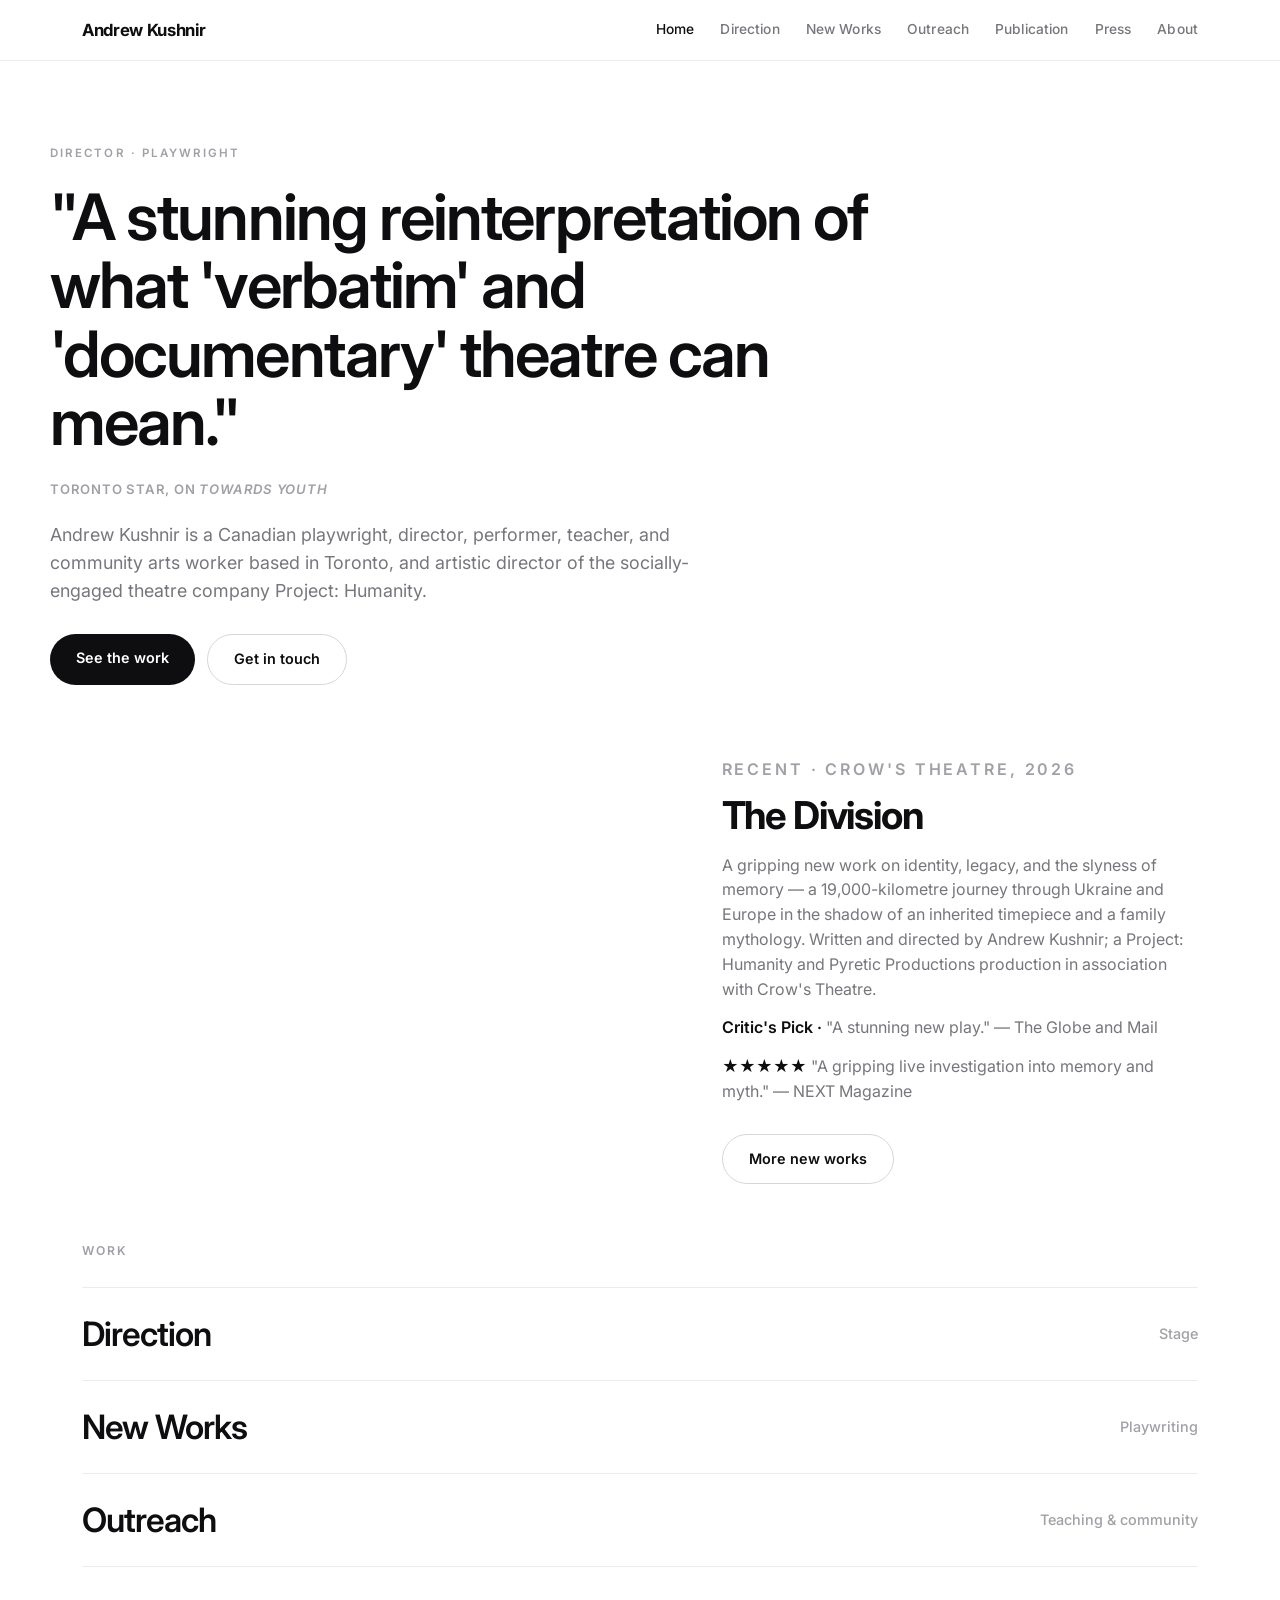
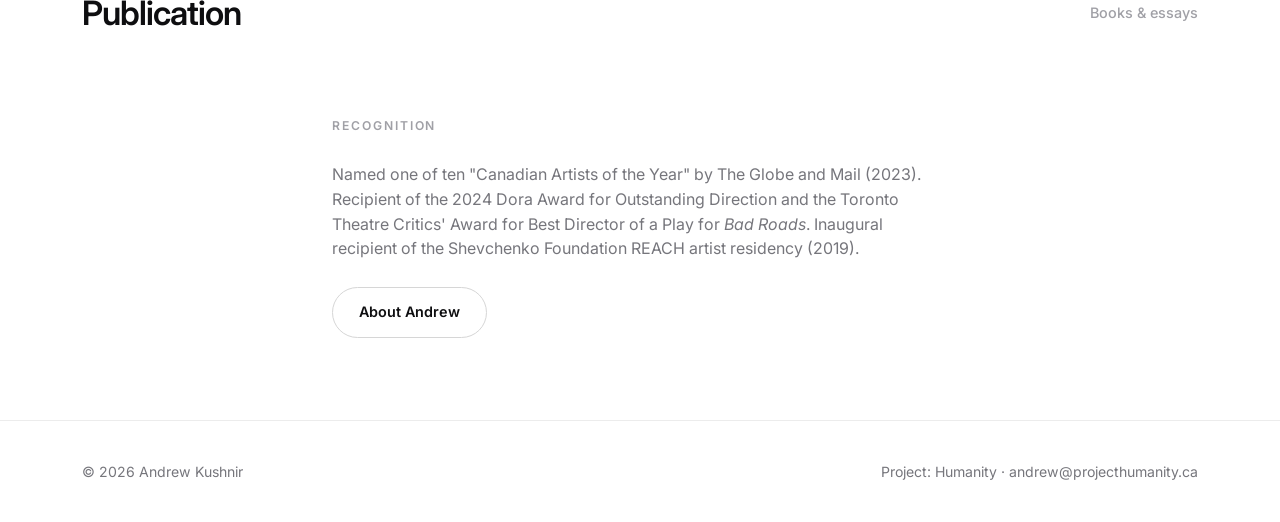
==== commit f3ee5b33: "Add files via upload" ====
--- a/index.html
+++ b/index.html
@@ -13,8 +13,8 @@
       <a href="index.html" class="brand">Andrew Kushnir</a>
       <div class="nav-links">
         <a href="index.html" class="active">Home</a>
+        <a href="direction.html">Direction</a>
         <a href="new-works.html">New Works</a>
-        <a href="direction.html">Direction</a>
         <a href="outreach.html">Outreach</a>
         <a href="publication.html">Publication</a>
         <a href="press.html">Press</a>
@@ -25,7 +25,7 @@
 
   <main>
     <section class="wrap hero">
-      <p class="eyebrow">Playwright · Director · Performer</p>
+      <p class="eyebrow">Director · Playwright</p>
       <h1 class="quote">"A stunning reinterpretation of what 'verbatim' and 'documentary' theatre can mean."</h1>
       <p class="lead" style="margin-bottom:22px;color:var(--faint);font-weight:600;font-size:0.82rem;letter-spacing:0.06em;text-transform:uppercase">Toronto Star, on <em>Towards Youth</em></p>
       <p class="lead">
@@ -66,8 +66,8 @@
       <div class="wrap">
         <h2 class="section-title">Work</h2>
         <ul class="index-list">
+          <li><a href="direction.html">Direction <span class="meta">Stage</span></a></li>
           <li><a href="new-works.html">New Works <span class="meta">Playwriting</span></a></li>
-          <li><a href="direction.html">Direction <span class="meta">Stage</span></a></li>
           <li><a href="outreach.html">Outreach <span class="meta">Teaching &amp; community</span></a></li>
           <li><a href="publication.html">Publication <span class="meta">Books &amp; essays</span></a></li>
         </ul>
--- a/styles.css
+++ b/styles.css
@@ -19,8 +19,8 @@
   font-family: var(--sans);
   color: var(--text);
   background: var(--bg);
-  line-height: 1.6;
-  font-size: 17px;
+  line-height: 1.55;
+  font-size: 16px;
   -webkit-font-smoothing: antialiased;
   text-rendering: optimizeLegibility;
 }
@@ -35,7 +35,7 @@
 
 /* Header / nav */
 .site-header { position: sticky; top: 0; background: rgba(255,255,255,0.88); backdrop-filter: saturate(180%) blur(12px); z-index: 30; border-bottom: 1px solid var(--line); }
-.nav { display: flex; align-items: center; justify-content: space-between; height: 72px; gap: 24px; }
+.nav { display: flex; align-items: center; justify-content: space-between; height: 60px; gap: 24px; }
 .brand { font-weight: 700; font-size: 1.05rem; letter-spacing: -0.02em; white-space: nowrap; }
 .brand:hover { text-decoration: none; }
 .nav-links { display: flex; gap: 26px; flex-wrap: wrap; }
@@ -44,17 +44,17 @@
 .nav-links a.active { color: var(--text); }
 
 /* Hero */
-.hero { padding: 120px 0 96px; }
-.eyebrow { color: var(--faint); font-weight: 600; font-size: 0.74rem; letter-spacing: 0.18em; text-transform: uppercase; margin-bottom: 28px; }
-h1 { font-weight: 700; letter-spacing: -0.035em; line-height: 1.02; }
-.hero h1 { font-size: clamp(2.6rem, 7vw, 5rem); margin-bottom: 28px; max-width: 16ch; }
-.hero h1.quote { font-weight: 600; letter-spacing: -0.03em; line-height: 1.05; max-width: 20ch; }
-.page-hero { padding: 110px 0 56px; }
-.page-hero h1 { font-size: clamp(2.2rem, 5.5vw, 3.6rem); margin-bottom: 20px; }
-.lead { font-size: 1.22rem; color: var(--muted); max-width: var(--measure); font-weight: 400; }
-.intro { font-size: 1.35rem; color: var(--text); max-width: var(--measure); font-weight: 500; letter-spacing: -0.01em; line-height: 1.28; }
+.hero { padding: 84px 0 64px; }
+.eyebrow { color: var(--faint); font-weight: 600; font-size: 0.72rem; letter-spacing: 0.18em; text-transform: uppercase; margin-bottom: 20px; }
+h1 { font-weight: 700; letter-spacing: -0.035em; line-height: 1.04; }
+.hero h1 { font-size: clamp(2.2rem, 6vw, 4rem); margin-bottom: 22px; max-width: 17ch; }
+.hero h1.quote { font-weight: 600; letter-spacing: -0.03em; line-height: 1.07; max-width: 20ch; }
+.page-hero { padding: 76px 0 40px; }
+.page-hero h1 { font-size: clamp(1.9rem, 4.5vw, 3rem); margin-bottom: 16px; }
+.lead { font-size: 1.12rem; color: var(--muted); max-width: var(--measure); font-weight: 400; }
+.intro { font-size: 1.2rem; color: var(--text); max-width: var(--measure); font-weight: 500; letter-spacing: -0.01em; line-height: 1.3; }
 
-.cta-row { display: flex; gap: 12px; margin-top: 40px; flex-wrap: wrap; }
+.cta-row { display: flex; gap: 12px; margin-top: 30px; flex-wrap: wrap; }
 .btn { display: inline-block; font-weight: 600; font-size: 0.9rem; padding: 13px 26px; border-radius: 999px; transition: all 0.18s; }
 .btn:hover { text-decoration: none; }
 .btn-primary { background: var(--text); color: #fff; }
@@ -63,42 +63,42 @@
 .btn-ghost:hover { border-color: var(--text); }
 
 /* Sections */
-section.block { padding: 84px 0; }
+section.block { padding: 58px 0; }
 section.block + section.block { padding-top: 0; }
-.section-title { font-size: 0.78rem; font-weight: 600; letter-spacing: 0.16em; text-transform: uppercase; color: var(--faint); margin-bottom: 36px; }
-.section-sub { color: var(--muted); margin: -22px 0 36px; max-width: var(--measure); }
+.section-title { font-size: 0.76rem; font-weight: 600; letter-spacing: 0.16em; text-transform: uppercase; color: var(--faint); margin-bottom: 26px; }
+.section-sub { color: var(--muted); margin: -16px 0 26px; max-width: var(--measure); }
 
 /* Featured (current show) */
 .feature { padding: 8px 0 0; }
-.feature .wrap { padding: 0 32px; display: grid; grid-template-columns: 1.25fr 1fr; gap: 56px; align-items: center; }
+.feature .wrap { padding: 0 32px; display: grid; grid-template-columns: 1.25fr 1fr; gap: 44px; align-items: center; }
 .feature img { width: 100%; aspect-ratio: 16/10; object-fit: cover; border-radius: 4px; }
 .feature .eyebrow { color: var(--faint); }
-.feature h2 { font-size: clamp(2rem, 4vw, 3rem); font-weight: 700; letter-spacing: -0.03em; line-height: 1.05; margin-bottom: 20px; }
-.feature p { color: var(--muted); margin-bottom: 18px; font-size: 1.05rem; }
+.feature h2 { font-size: clamp(1.7rem, 3.2vw, 2.4rem); font-weight: 700; letter-spacing: -0.03em; line-height: 1.07; margin-bottom: 16px; }
+.feature p { color: var(--muted); margin-bottom: 14px; font-size: 1rem; }
 .feature .stars { color: var(--text); font-weight: 600; }
 
 /* Work index links */
 .index-list { list-style: none; }
 .index-list li { border-top: 1px solid var(--line); }
-.index-list a { display: flex; justify-content: space-between; align-items: baseline; gap: 24px; padding: 26px 0; font-size: clamp(1.6rem, 4vw, 2.6rem); font-weight: 600; letter-spacing: -0.03em; color: var(--text); transition: padding-left 0.2s ease, color 0.2s; }
+.index-list a { display: flex; justify-content: space-between; align-items: baseline; gap: 24px; padding: 20px 0; font-size: clamp(1.4rem, 3.2vw, 2.1rem); font-weight: 600; letter-spacing: -0.03em; color: var(--text); transition: padding-left 0.2s ease, color 0.2s; }
 .index-list a:hover { text-decoration: none; padding-left: 14px; }
 .index-list .meta { font-size: 0.9rem; font-weight: 500; color: var(--faint); letter-spacing: 0; align-self: center; white-space: nowrap; }
 
 /* Work items */
-.work-item { display: grid; grid-template-columns: 1fr 1fr; gap: 48px; padding: 72px 0; border-top: 1px solid var(--line); align-items: center; }
-.work-item:first-of-type { border-top: none; padding-top: 16px; }
+.work-item { display: grid; grid-template-columns: 1fr 1fr; gap: 36px; padding: 52px 0; border-top: 1px solid var(--line); align-items: center; }
+.work-item:first-of-type { border-top: none; padding-top: 12px; }
 .work-item .thumb { overflow: hidden; border-radius: 4px; background: #f3f3f3; }
 .work-item .thumb img { width: 100%; aspect-ratio: 4/3; object-fit: cover; transition: transform 0.5s ease; }
 .work-item:hover .thumb img { transform: scale(1.03); }
-.work-item h3 { font-size: clamp(1.7rem, 3.5vw, 2.4rem); font-weight: 700; letter-spacing: -0.03em; line-height: 1.05; margin-bottom: 10px; }
-.work-item .year { color: var(--faint); font-weight: 600; font-size: 0.78rem; letter-spacing: 0.14em; text-transform: uppercase; display: block; margin-bottom: 14px; }
-.work-item .credits { color: var(--muted); font-size: 1rem; margin-top: 8px; }
-.work-item .award { color: var(--text); font-weight: 600; font-size: 0.95rem; margin-top: 12px; }
-.work-item .excerpt { color: var(--muted); margin-top: 16px; font-size: 1.05rem; }
+.work-item h3 { font-size: clamp(1.4rem, 3vw, 2rem); font-weight: 700; letter-spacing: -0.03em; line-height: 1.07; margin-bottom: 8px; }
+.work-item .year { color: var(--faint); font-weight: 600; font-size: 0.76rem; letter-spacing: 0.14em; text-transform: uppercase; display: block; margin-bottom: 10px; }
+.work-item .credits { color: var(--muted); font-size: 0.96rem; margin-top: 8px; }
+.work-item .award { color: var(--text); font-weight: 600; font-size: 0.92rem; margin-top: 10px; }
+.work-item .excerpt { color: var(--muted); margin-top: 12px; font-size: 1rem; }
 .work-item:nth-child(even) .thumb,
 .work-item:nth-child(even) .gallery { order: 2; }
 
-blockquote.pull { font-size: 1.35rem; font-weight: 500; letter-spacing: -0.015em; line-height: 1.3; color: var(--text); margin: 18px 0 0; }
+blockquote.pull { font-size: 1.18rem; font-weight: 500; letter-spacing: -0.015em; line-height: 1.32; color: var(--text); margin: 14px 0 0; }
 blockquote.pull cite { display: block; font-style: normal; font-size: 0.82rem; font-weight: 600; color: var(--faint); margin-top: 12px; letter-spacing: 0.06em; text-transform: uppercase; }
 
 /* Photo foursome gallery */
@@ -123,11 +123,11 @@
 
 /* Plain link lists */
 .linklist { list-style: none; }
-.linklist li { padding: 20px 0; border-top: 1px solid var(--line); font-size: 1.05rem; }
+.linklist li { padding: 14px 0; border-top: 1px solid var(--line); font-size: 1rem; }
 .linklist li:first-child { border-top: none; }
-.group-title { font-size: 0.78rem; font-weight: 600; letter-spacing: 0.16em; text-transform: uppercase; color: var(--faint); margin: 52px 0 4px; }
+.group-title { font-size: 0.76rem; font-weight: 600; letter-spacing: 0.16em; text-transform: uppercase; color: var(--faint); margin: 36px 0 2px; }
 
-.prose p { margin-bottom: 20px; font-size: 1.08rem; }
+.prose p { margin-bottom: 16px; font-size: 1rem; }
 .prose p.muted { color: var(--muted); }
 
 /* Cards (About affiliations) */
@@ -135,11 +135,11 @@
 .card { padding: 22px 0; border-top: 1px solid var(--line); color: inherit; display: block; }
 .card:hover { text-decoration: none; }
 a.card:hover h3 { text-decoration: underline; text-underline-offset: 3px; }
-.card h3 { font-size: 1.15rem; font-weight: 600; letter-spacing: -0.01em; margin-bottom: 4px; }
-.card p { font-size: 0.95rem; color: var(--muted); margin: 0; }
+.card h3 { font-size: 1.1rem; font-weight: 600; letter-spacing: -0.01em; margin-bottom: 4px; }
+.card p { font-size: 0.92rem; color: var(--muted); margin: 0; }
 
 /* Footer */
-.site-footer { border-top: 1px solid var(--line); padding: 64px 0; margin-top: 40px; color: var(--muted); font-size: 0.9rem; }
+.site-footer { border-top: 1px solid var(--line); padding: 40px 0; margin-top: 24px; color: var(--muted); font-size: 0.88rem; }
 .site-footer a { color: var(--muted); }
 .site-footer a:hover { color: var(--text); }
 .footer-row { display: flex; justify-content: space-between; flex-wrap: wrap; gap: 14px; }
@@ -152,10 +152,10 @@
 
 @media (max-width: 760px) {
   .wrap { padding: 0 22px; }
-  .hero { padding: 72px 0 56px; }
-  .page-hero { padding: 72px 0 36px; }
-  .feature .wrap { grid-template-columns: 1fr; gap: 28px; }
-  .work-item { grid-template-columns: 1fr; gap: 22px; padding: 48px 0; }
+  .hero { padding: 56px 0 40px; }
+  .page-hero { padding: 56px 0 28px; }
+  .feature .wrap { grid-template-columns: 1fr; gap: 22px; }
+  .work-item { grid-template-columns: 1fr; gap: 18px; padding: 38px 0; }
   .work-item:nth-child(even) .thumb,
   .work-item:nth-child(even) .gallery { order: 0; }
   .work-item .thumb img { aspect-ratio: 16/10; }
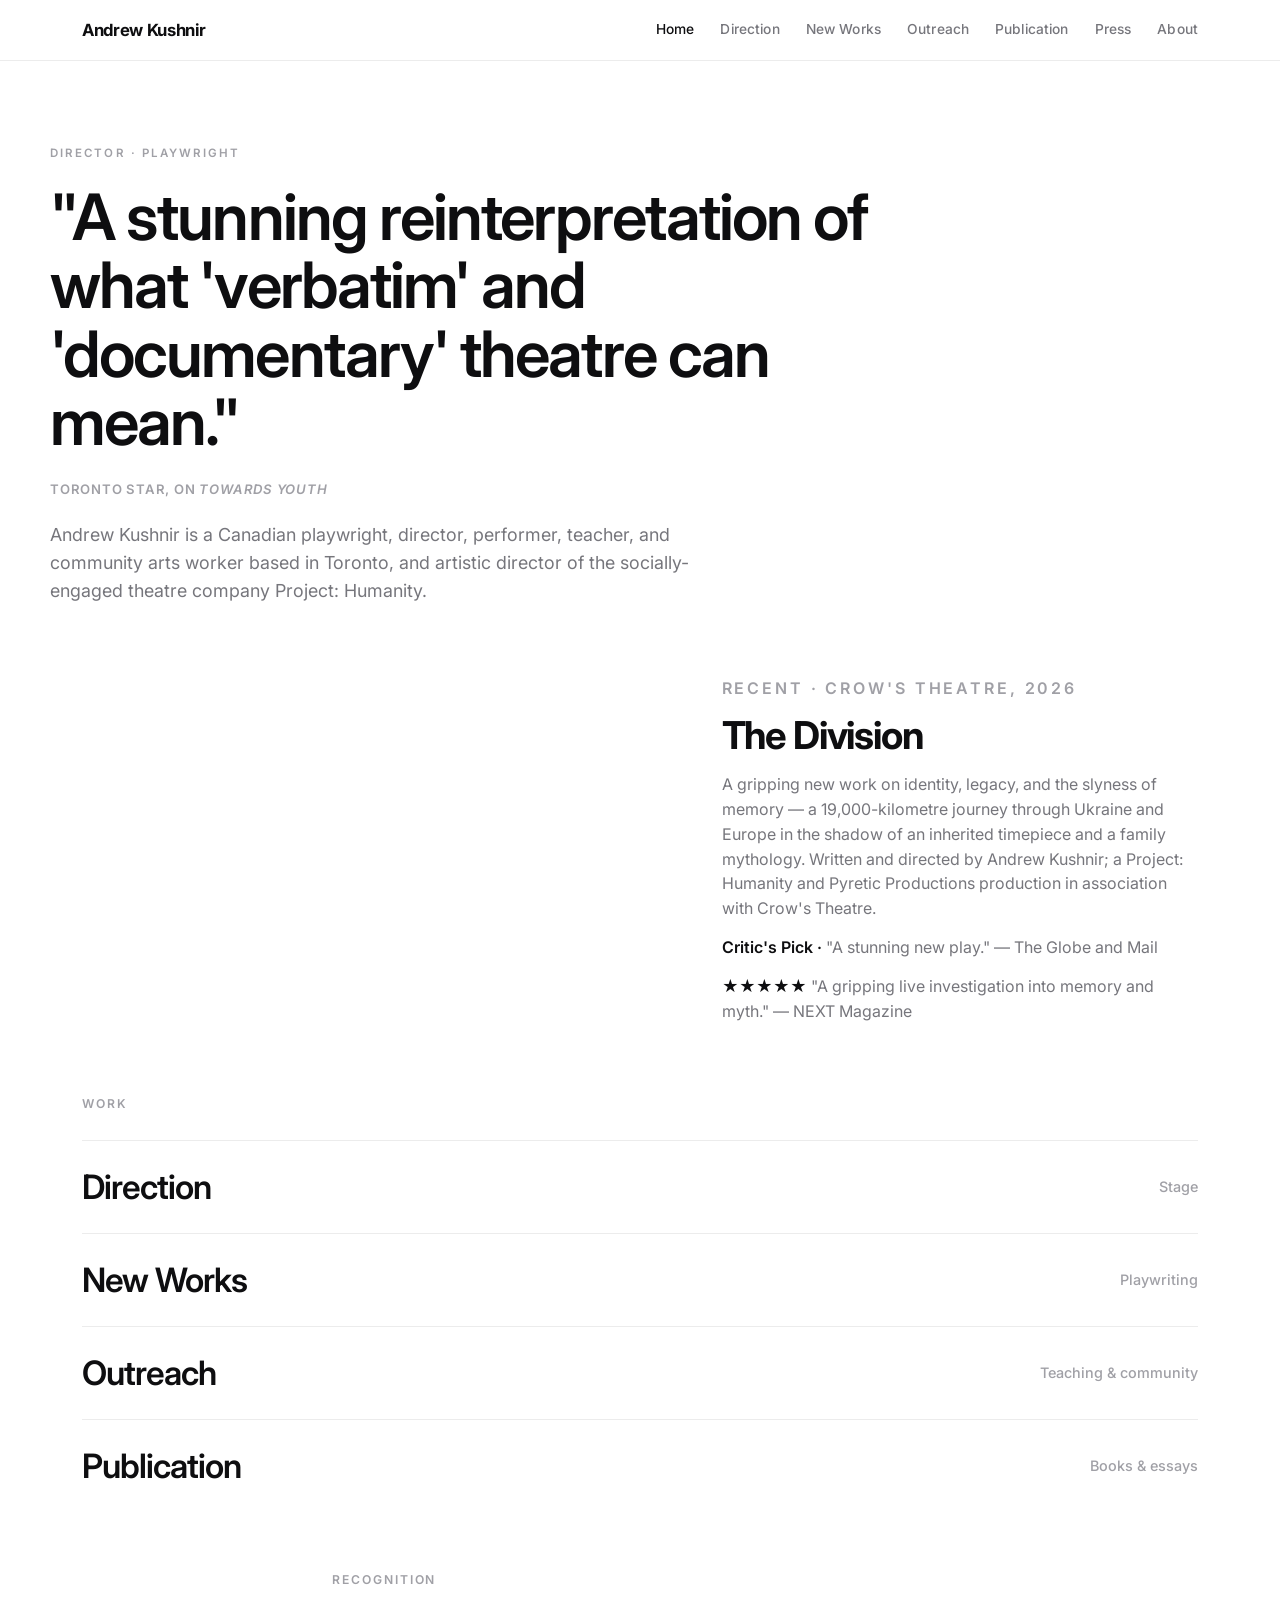
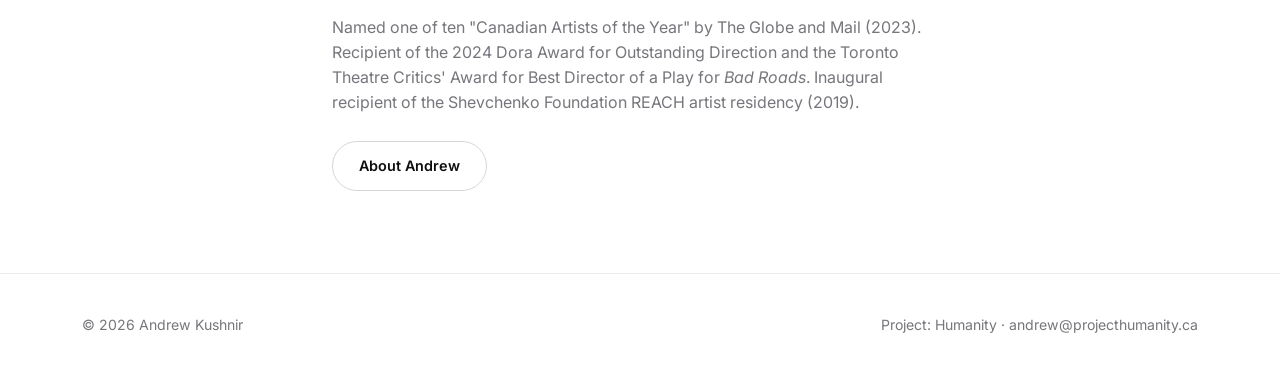
==== commit 76b5c1ee: "Add files via upload" ====
--- a/index.html
+++ b/index.html
@@ -33,10 +33,6 @@
         community arts worker based in Toronto, and artistic director of the
         socially-engaged theatre company Project: Humanity.
       </p>
-      <div class="cta-row">
-        <a href="new-works.html" class="btn btn-primary">See the work</a>
-        <a href="mailto:andrew@projecthumanity.ca" class="btn btn-ghost">Get in touch</a>
-      </div>
     </section>
 
     <!-- Featured / recent -->
@@ -55,9 +51,6 @@
           </p>
           <p class="stars">Critic's Pick · <span style="color:var(--muted);font-weight:400">"A stunning new play." — The Globe and Mail</span></p>
           <p class="stars">★★★★★ <span style="color:var(--muted);font-weight:400">"A gripping live investigation into memory and myth." — NEXT Magazine</span></p>
-          <div class="cta-row">
-            <a href="new-works.html" class="btn btn-ghost">More new works</a>
-          </div>
         </div>
       </div>
     </section>
--- a/styles.css
+++ b/styles.css
@@ -6,7 +6,7 @@
   --muted: #76767c;
   --faint: #a0a0a6;
   --line: #ececec;
-  --accent: #0e0e10;        /* monochrome — links underline rather than color */
+  --accent: #0e0e10;
   --max: 1180px;
   --measure: 680px;
   --sans: "Inter", -apple-system, BlinkMacSystemFont, "Segoe UI", Roboto, Helvetica, Arial, sans-serif;
@@ -26,7 +26,6 @@
 }
 
 img { max-width: 100%; display: block; }
-
 a { color: var(--text); text-decoration: none; }
 a:hover { text-decoration: underline; text-underline-offset: 3px; }
 
@@ -68,7 +67,7 @@
 .section-title { font-size: 0.76rem; font-weight: 600; letter-spacing: 0.16em; text-transform: uppercase; color: var(--faint); margin-bottom: 26px; }
 .section-sub { color: var(--muted); margin: -16px 0 26px; max-width: var(--measure); }
 
-/* Featured (current show) */
+/* Featured */
 .feature { padding: 8px 0 0; }
 .feature .wrap { padding: 0 32px; display: grid; grid-template-columns: 1.25fr 1fr; gap: 44px; align-items: center; }
 .feature img { width: 100%; aspect-ratio: 16/10; object-fit: cover; border-radius: 4px; }
@@ -95,6 +94,8 @@
 .work-item .credits { color: var(--muted); font-size: 0.96rem; margin-top: 8px; }
 .work-item .award { color: var(--text); font-weight: 600; font-size: 0.92rem; margin-top: 10px; }
 .work-item .excerpt { color: var(--muted); margin-top: 12px; font-size: 1rem; }
+.photo-credit { font-size: 0.72rem; color: var(--faint); letter-spacing: 0.02em; margin-top: 10px; }
+.prose .photo-credit { margin-top: 0; margin-bottom: 24px; }
 .work-item:nth-child(even) .thumb,
 .work-item:nth-child(even) .gallery { order: 2; }
 
@@ -105,7 +106,7 @@
 .gallery { display: grid; grid-template-columns: 1fr 1fr; gap: 8px; }
 .gallery.duo { grid-template-columns: 1fr 1fr; }
 .gthumb { padding: 0; border: 0; margin: 0; background: #f3f3f3; cursor: zoom-in; overflow: hidden; border-radius: 3px; position: relative; display: block; }
-.gthumb img { width: 100%; aspect-ratio: 3/2; object-fit: cover; transition: transform 0.45s ease, opacity 0.2s; display: block; }
+.gthumb img { width: 100%; aspect-ratio: 3/2; object-fit: cover; transition: transform 0.45s ease; display: block; }
 .gthumb:hover img { transform: scale(1.06); }
 .gthumb::after { content: "⤢"; position: absolute; top: 8px; right: 8px; width: 26px; height: 26px; display: grid; place-items: center; font-size: 13px; color: #fff; background: rgba(0,0,0,0.45); border-radius: 50%; opacity: 0; transition: opacity 0.2s; }
 .gthumb:hover::after { opacity: 1; }
@@ -130,7 +131,7 @@
 .prose p { margin-bottom: 16px; font-size: 1rem; }
 .prose p.muted { color: var(--muted); }
 
-/* Cards (About affiliations) */
+/* Cards */
 .cards { display: grid; grid-template-columns: repeat(auto-fit, minmax(220px, 1fr)); gap: 2px; margin-top: 8px; }
 .card { padding: 22px 0; border-top: 1px solid var(--line); color: inherit; display: block; }
 .card:hover { text-decoration: none; }
@@ -152,6 +153,10 @@
 
 @media (max-width: 760px) {
   .wrap { padding: 0 22px; }
+  /* Mobile nav: stack brand above links so all sections are visible */
+  .nav { flex-direction: column; align-items: flex-start; height: auto; gap: 10px; padding: 12px 0; }
+  .nav-links { gap: 14px 18px; width: 100%; }
+  .nav-links a { font-size: 0.92rem; }
   .hero { padding: 56px 0 40px; }
   .page-hero { padding: 56px 0 28px; }
   .feature .wrap { grid-template-columns: 1fr; gap: 22px; }
@@ -160,6 +165,5 @@
   .work-item:nth-child(even) .gallery { order: 0; }
   .work-item .thumb img { aspect-ratio: 16/10; }
   .index-list a { font-size: 1.5rem; }
-  .nav-links { gap: 16px; }
   .lb-btn { width: 42px; height: 42px; }
 }
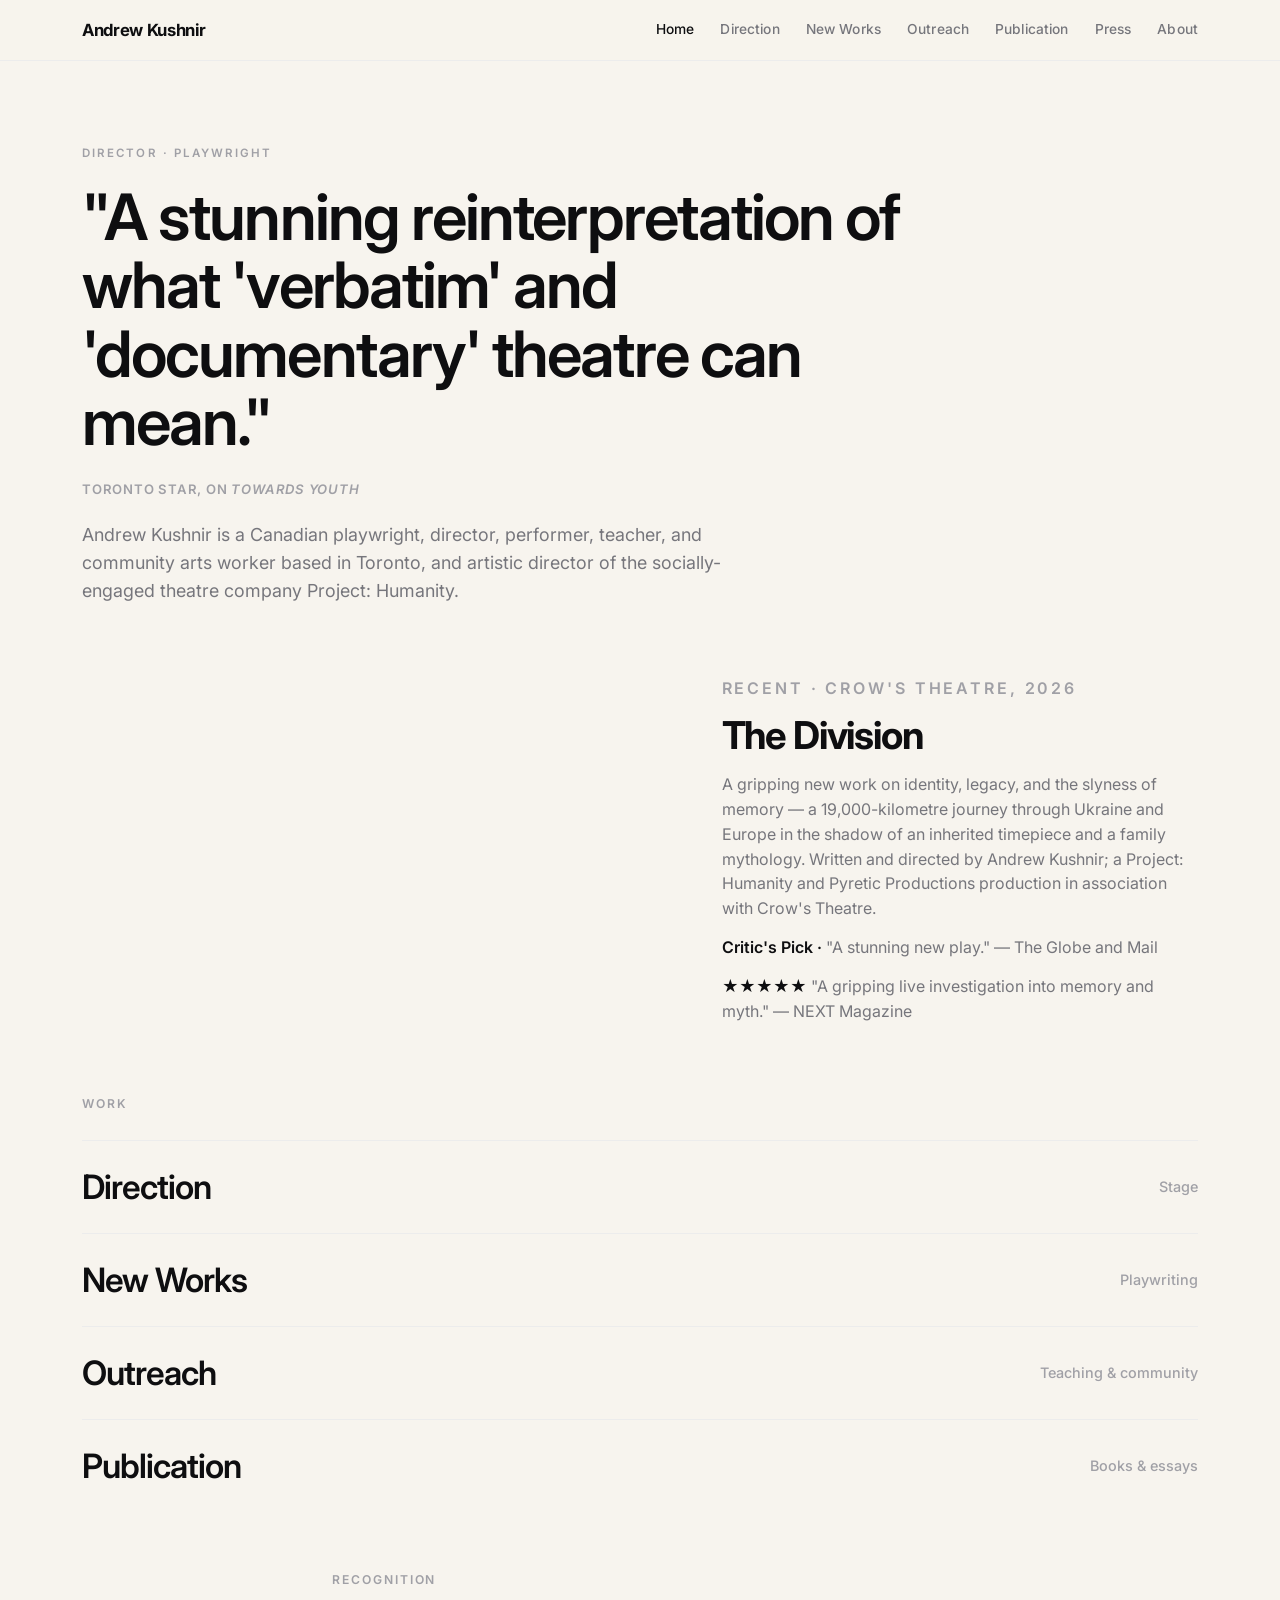
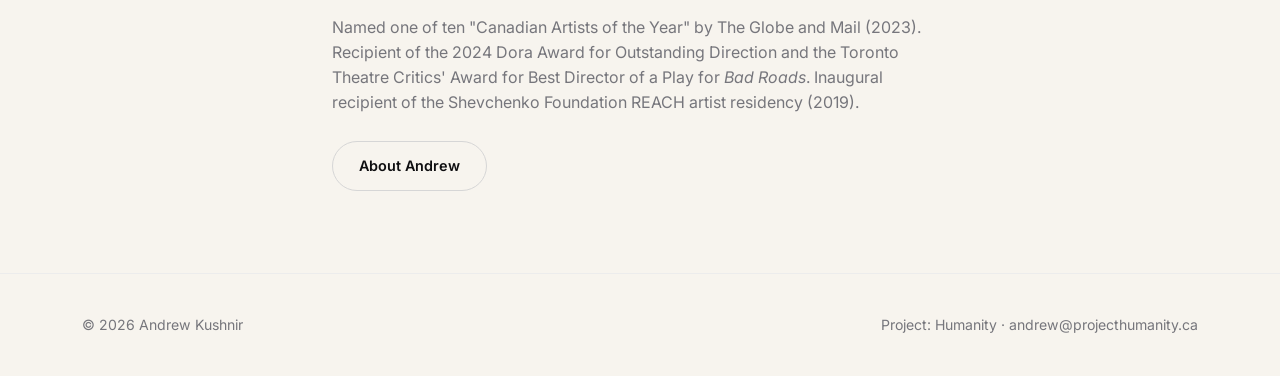
==== commit d3a9da39: "Add files via upload" ====
--- a/index.html
+++ b/index.html
@@ -3,8 +3,35 @@
 <head>
   <meta charset="UTF-8" />
   <meta name="viewport" content="width=device-width, initial-scale=1.0" />
-  <title>Andrew Kushnir — Playwright & Director</title>
-  <meta name="description" content="Andrew Kushnir is a Canadian playwright, director, performer, teacher, and community arts worker based in Toronto, and artistic director of Project: Humanity." />
+  <title>Andrew Kushnir — Director &amp; Playwright</title>
+  <meta name="description" content="Andrew Kushnir is a Toronto-based director, playwright, and documentary-theatre artist, and artistic director of Project: Humanity." />
+  <link rel="canonical" href="https://www.kushnirandrew.com/" />
+  <meta name="robots" content="index, follow" />
+  <meta property="og:type" content="website" />
+  <meta property="og:site_name" content="Andrew Kushnir" />
+  <meta property="og:title" content="Andrew Kushnir — Director &amp; Playwright" />
+  <meta property="og:description" content="Toronto-based director, playwright, and documentary-theatre artist; artistic director of Project: Humanity." />
+  <meta property="og:url" content="https://www.kushnirandrew.com/" />
+  <meta property="og:image" content="https://www.kushnirandrew.com/images/the-division/1-large.jpg" />
+  <meta property="og:image:alt" content="Andrew Kushnir's The Division at Crow's Theatre — photo by Dahlia Katz" />
+  <meta name="twitter:card" content="summary_large_image" />
+  <meta name="twitter:title" content="Andrew Kushnir — Director &amp; Playwright" />
+  <meta name="twitter:description" content="Toronto-based director, playwright, and documentary-theatre artist; artistic director of Project: Humanity." />
+  <meta name="twitter:image" content="https://www.kushnirandrew.com/images/the-division/1-large.jpg" />
+  <script type="application/ld+json">
+  {
+    "@context": "https://schema.org",
+    "@type": "Person",
+    "name": "Andrew Kushnir",
+    "url": "https://www.kushnirandrew.com",
+    "jobTitle": "Director and Playwright",
+    "nationality": "Canadian",
+    "image": "https://www.kushnirandrew.com/images/the-division/1-large.jpg",
+    "homeLocation": { "@type": "Place", "name": "Toronto, Canada" },
+    "worksFor": { "@type": "Organization", "name": "Project: Humanity", "url": "https://www.projecthumanity.ca" },
+    "sameAs": [ "https://www.projecthumanity.ca" ]
+  }
+  </script>
   <link rel="stylesheet" href="styles.css" />
 </head>
 <body>
--- a/styles.css
+++ b/styles.css
@@ -1,7 +1,7 @@
 @import url('https://fonts.googleapis.com/css2?family=Inter:wght@400;500;600;700;800&display=swap');
 
 :root {
-  --bg: #ffffff;
+  --bg: #f7f4ee;
   --text: #0e0e10;
   --muted: #76767c;
   --faint: #a0a0a6;
@@ -33,7 +33,7 @@
 .narrow { max-width: var(--measure); }
 
 /* Header / nav */
-.site-header { position: sticky; top: 0; background: rgba(255,255,255,0.88); backdrop-filter: saturate(180%) blur(12px); z-index: 30; border-bottom: 1px solid var(--line); }
+.site-header { position: sticky; top: 0; background: rgba(247,244,238,0.9); backdrop-filter: saturate(180%) blur(12px); z-index: 30; border-bottom: 1px solid var(--line); }
 .nav { display: flex; align-items: center; justify-content: space-between; height: 60px; gap: 24px; }
 .brand { font-weight: 700; font-size: 1.05rem; letter-spacing: -0.02em; white-space: nowrap; }
 .brand:hover { text-decoration: none; }
@@ -43,12 +43,12 @@
 .nav-links a.active { color: var(--text); }
 
 /* Hero */
-.hero { padding: 84px 0 64px; }
+.hero { padding-top: 84px; padding-bottom: 64px; }
 .eyebrow { color: var(--faint); font-weight: 600; font-size: 0.72rem; letter-spacing: 0.18em; text-transform: uppercase; margin-bottom: 20px; }
 h1 { font-weight: 700; letter-spacing: -0.035em; line-height: 1.04; }
 .hero h1 { font-size: clamp(2.2rem, 6vw, 4rem); margin-bottom: 22px; max-width: 17ch; }
 .hero h1.quote { font-weight: 600; letter-spacing: -0.03em; line-height: 1.07; max-width: 20ch; }
-.page-hero { padding: 76px 0 40px; }
+.page-hero { padding-top: 76px; padding-bottom: 40px; }
 .page-hero h1 { font-size: clamp(1.9rem, 4.5vw, 3rem); margin-bottom: 16px; }
 .lead { font-size: 1.12rem; color: var(--muted); max-width: var(--measure); font-weight: 400; }
 .intro { font-size: 1.2rem; color: var(--text); max-width: var(--measure); font-weight: 500; letter-spacing: -0.01em; line-height: 1.3; }
@@ -86,7 +86,7 @@
 /* Work items */
 .work-item { display: grid; grid-template-columns: 1fr 1fr; gap: 36px; padding: 52px 0; border-top: 1px solid var(--line); align-items: center; }
 .work-item:first-of-type { border-top: none; padding-top: 12px; }
-.work-item .thumb { overflow: hidden; border-radius: 4px; background: #f3f3f3; }
+.work-item .thumb { overflow: hidden; border-radius: 4px; background: #efece5; }
 .work-item .thumb img { width: 100%; aspect-ratio: 4/3; object-fit: cover; transition: transform 0.5s ease; }
 .work-item:hover .thumb img { transform: scale(1.03); }
 .work-item h3 { font-size: clamp(1.4rem, 3vw, 2rem); font-weight: 700; letter-spacing: -0.03em; line-height: 1.07; margin-bottom: 8px; }
@@ -105,7 +105,7 @@
 /* Photo foursome gallery */
 .gallery { display: grid; grid-template-columns: 1fr 1fr; gap: 8px; }
 .gallery.duo { grid-template-columns: 1fr 1fr; }
-.gthumb { padding: 0; border: 0; margin: 0; background: #f3f3f3; cursor: zoom-in; overflow: hidden; border-radius: 3px; position: relative; display: block; }
+.gthumb { padding: 0; border: 0; margin: 0; background: #efece5; cursor: zoom-in; overflow: hidden; border-radius: 3px; position: relative; display: block; }
 .gthumb img { width: 100%; aspect-ratio: 3/2; object-fit: cover; transition: transform 0.45s ease; display: block; }
 .gthumb:hover img { transform: scale(1.06); }
 .gthumb::after { content: "⤢"; position: absolute; top: 8px; right: 8px; width: 26px; height: 26px; display: grid; place-items: center; font-size: 13px; color: #fff; background: rgba(0,0,0,0.45); border-radius: 50%; opacity: 0; transition: opacity 0.2s; }
@@ -154,11 +154,11 @@
 @media (max-width: 760px) {
   .wrap { padding: 0 22px; }
   /* Mobile nav: stack brand above links so all sections are visible */
-  .nav { flex-direction: column; align-items: flex-start; height: auto; gap: 10px; padding: 12px 0; }
+  .nav { flex-direction: column; align-items: flex-start; height: auto; gap: 10px; padding-top: 12px; padding-bottom: 12px; }
   .nav-links { gap: 14px 18px; width: 100%; }
   .nav-links a { font-size: 0.92rem; }
-  .hero { padding: 56px 0 40px; }
-  .page-hero { padding: 56px 0 28px; }
+  .hero { padding-top: 56px; padding-bottom: 40px; }
+  .page-hero { padding-top: 56px; padding-bottom: 28px; }
   .feature .wrap { grid-template-columns: 1fr; gap: 22px; }
   .work-item { grid-template-columns: 1fr; gap: 18px; padding: 38px 0; }
   .work-item:nth-child(even) .thumb,
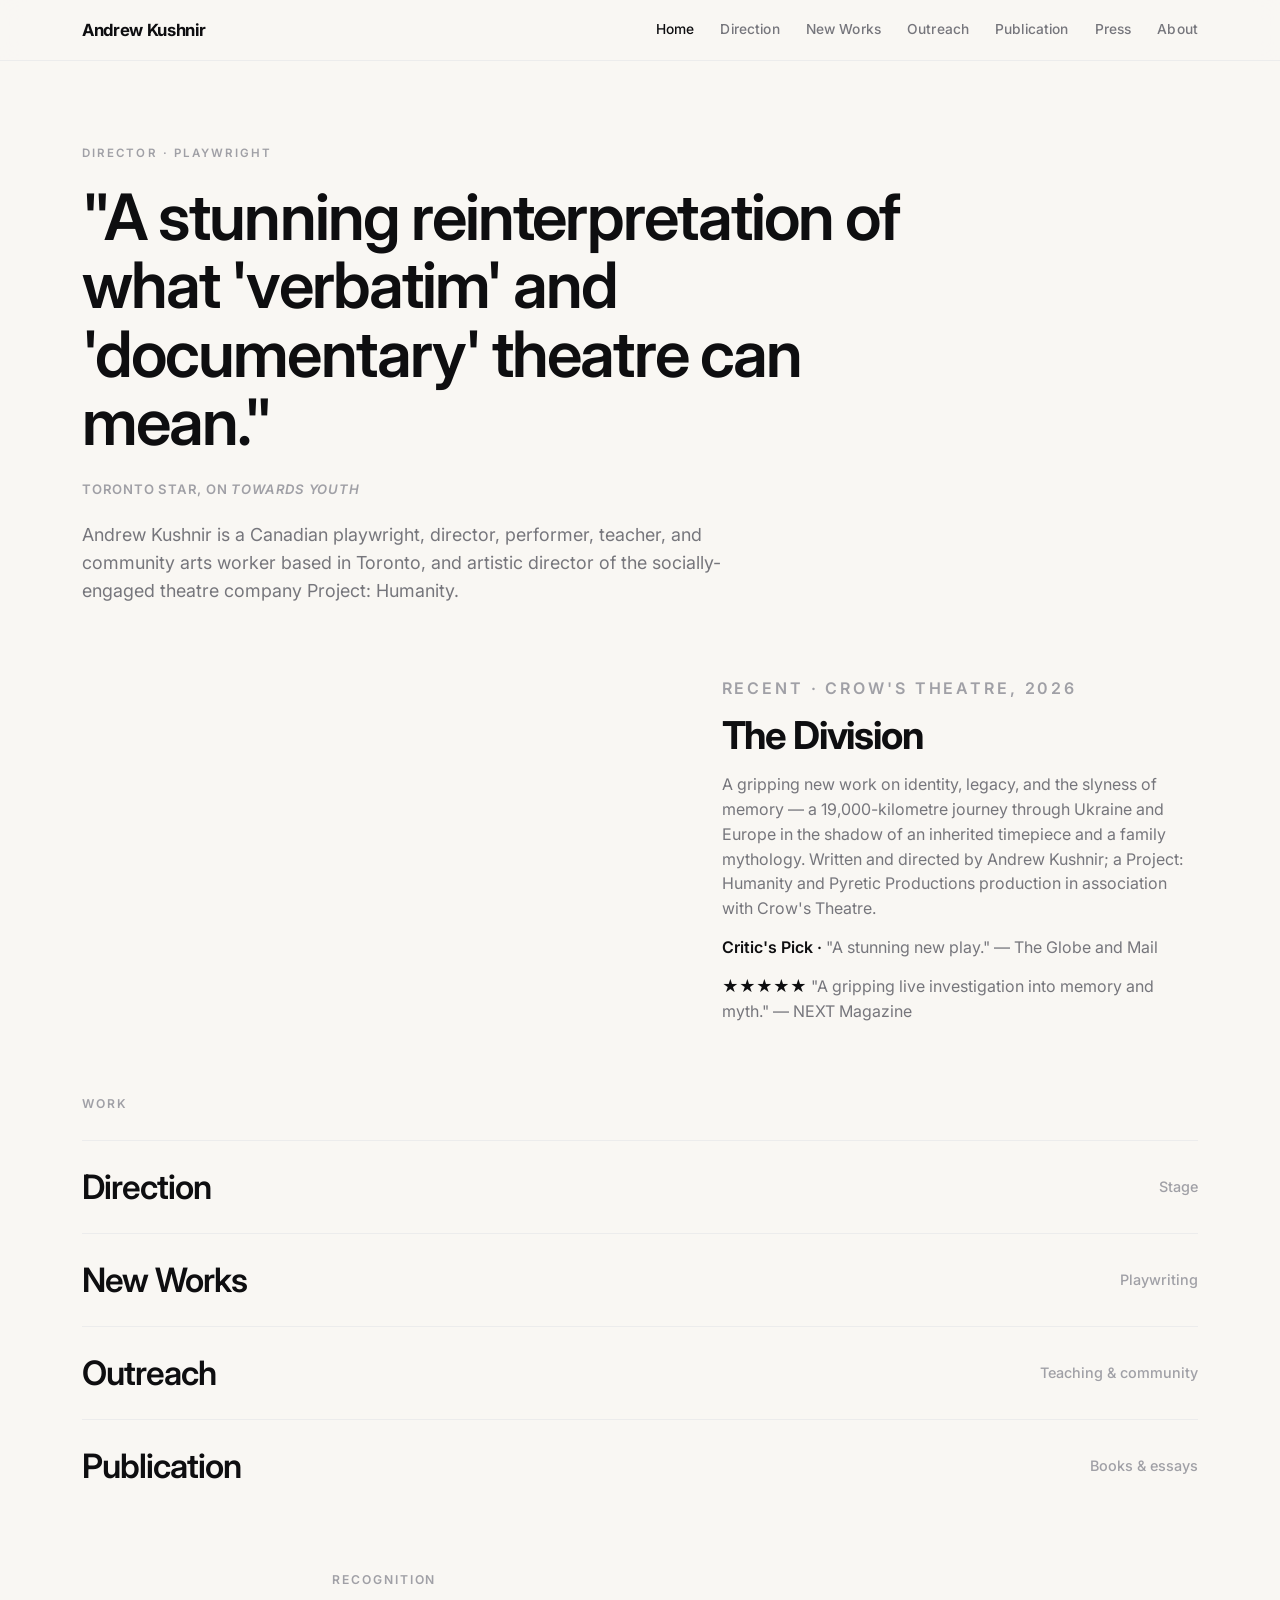
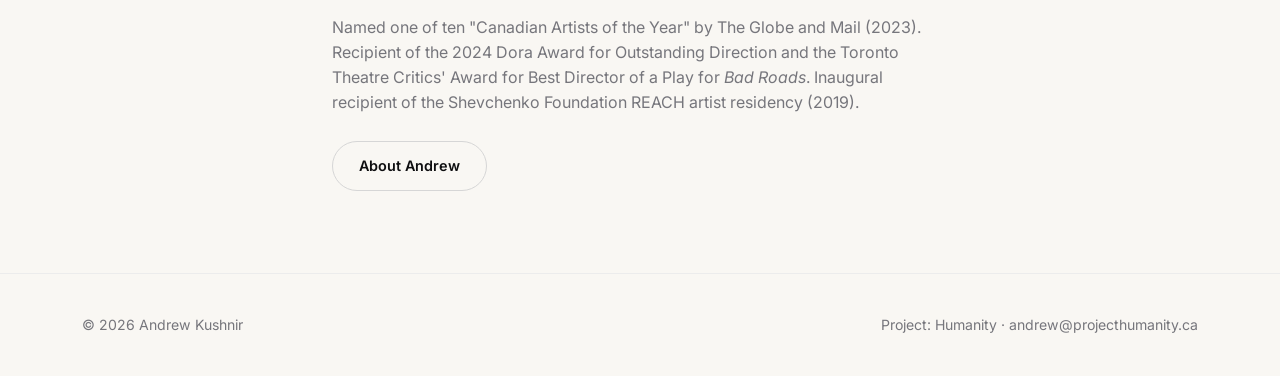
==== commit 11911f5f: "Add files via upload" ====
--- a/index.html
+++ b/index.html
@@ -65,7 +65,7 @@
     <!-- Featured / recent -->
     <section class="feature">
       <div class="wrap">
-        <iframe src="https://www.youtube.com/embed/uSmJHdc4RK8" title="The Division — trailer" style="width:100%;aspect-ratio:16/9;border:0;border-radius:4px;display:block" allow="accelerometer; autoplay; clipboard-write; encrypted-media; gyroscope; picture-in-picture; web-share" allowfullscreen></iframe>
+        <iframe src="https://player.vimeo.com/video/1213650444" title="The Division" style="width:100%;aspect-ratio:16/9;border:0;border-radius:4px;display:block" allow="autoplay; fullscreen; picture-in-picture" allowfullscreen></iframe>
         <div>
           <p class="eyebrow">Recent · Crow's Theatre, 2026</p>
           <h2>The Division</h2>
--- a/styles.css
+++ b/styles.css
@@ -1,7 +1,7 @@
 @import url('https://fonts.googleapis.com/css2?family=Inter:wght@400;500;600;700;800&display=swap');
 
 :root {
-  --bg: #f7f4ee;
+  --bg: #f9f7f3;
   --text: #0e0e10;
   --muted: #76767c;
   --faint: #a0a0a6;
@@ -33,7 +33,7 @@
 .narrow { max-width: var(--measure); }
 
 /* Header / nav */
-.site-header { position: sticky; top: 0; background: rgba(247,244,238,0.9); backdrop-filter: saturate(180%) blur(12px); z-index: 30; border-bottom: 1px solid var(--line); }
+.site-header { position: sticky; top: 0; background: rgba(249,247,243,0.9); backdrop-filter: saturate(180%) blur(12px); z-index: 30; border-bottom: 1px solid var(--line); }
 .nav { display: flex; align-items: center; justify-content: space-between; height: 60px; gap: 24px; }
 .brand { font-weight: 700; font-size: 1.05rem; letter-spacing: -0.02em; white-space: nowrap; }
 .brand:hover { text-decoration: none; }
